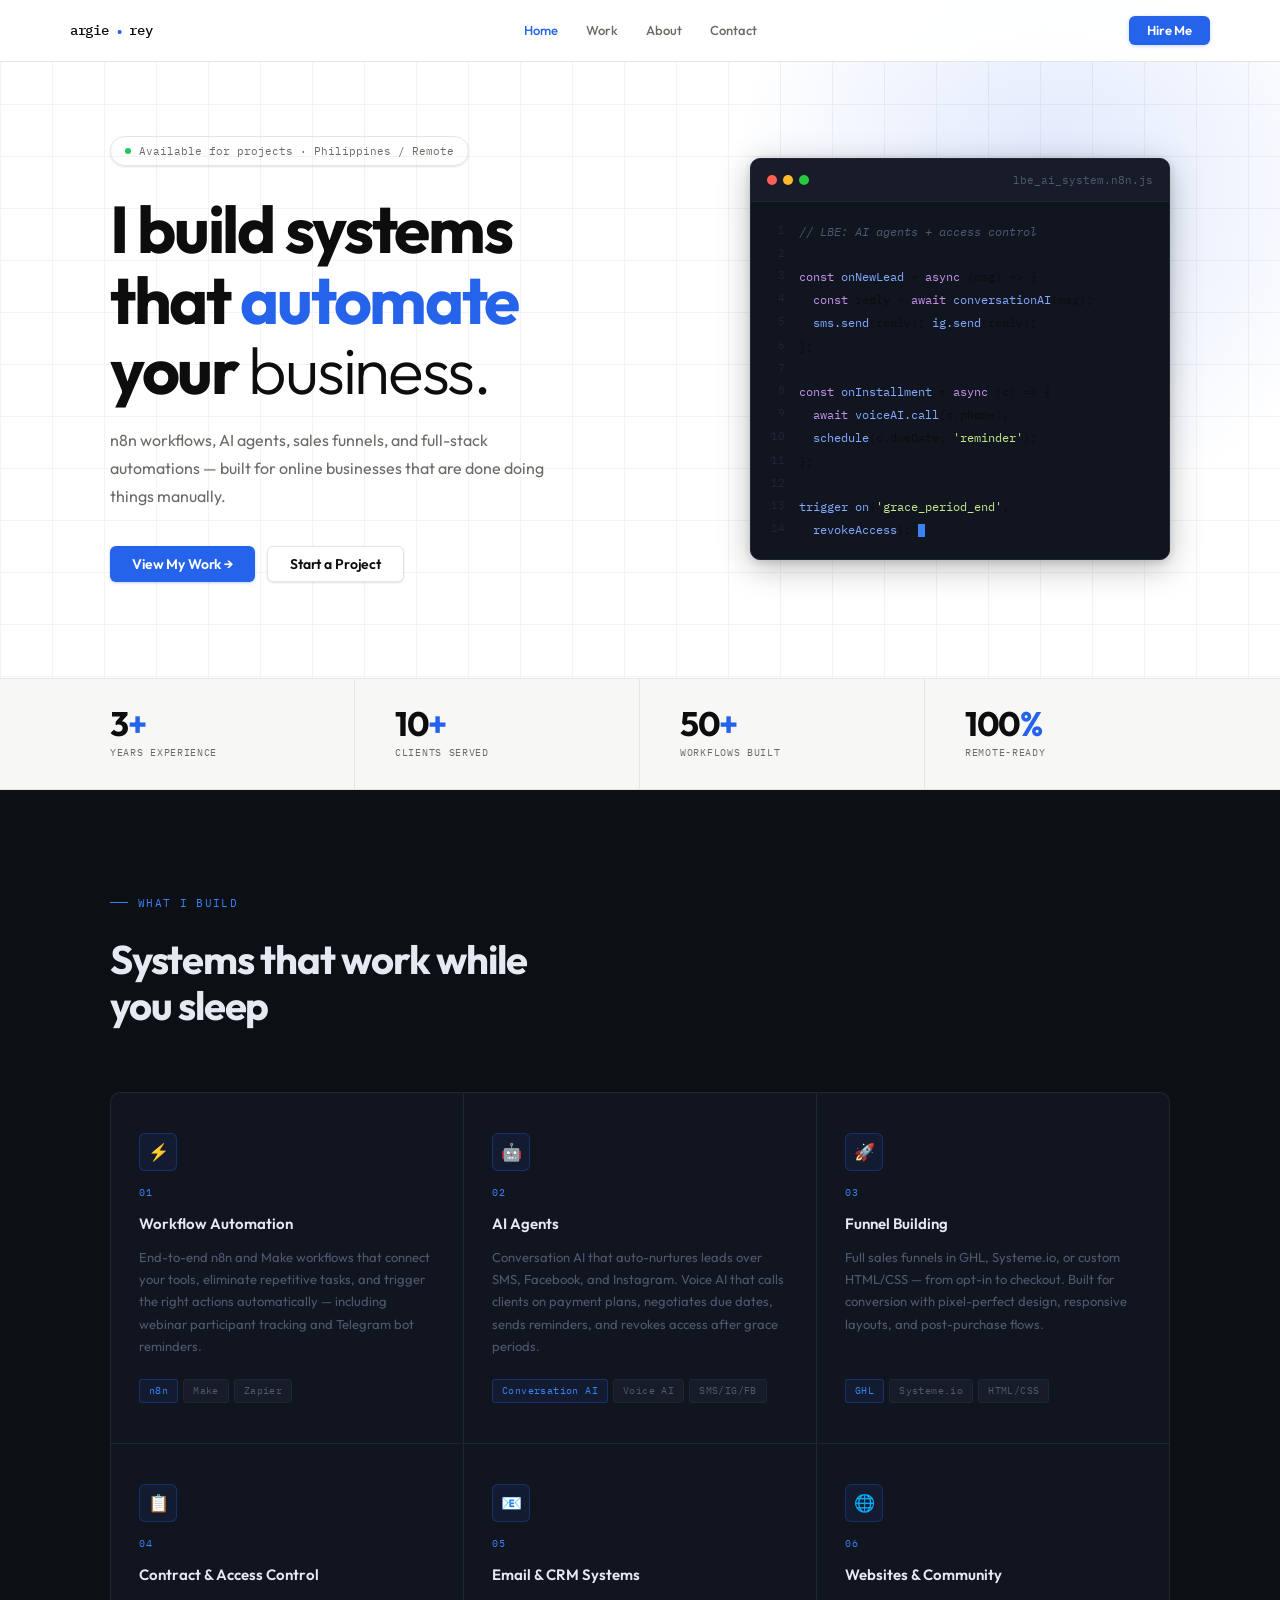
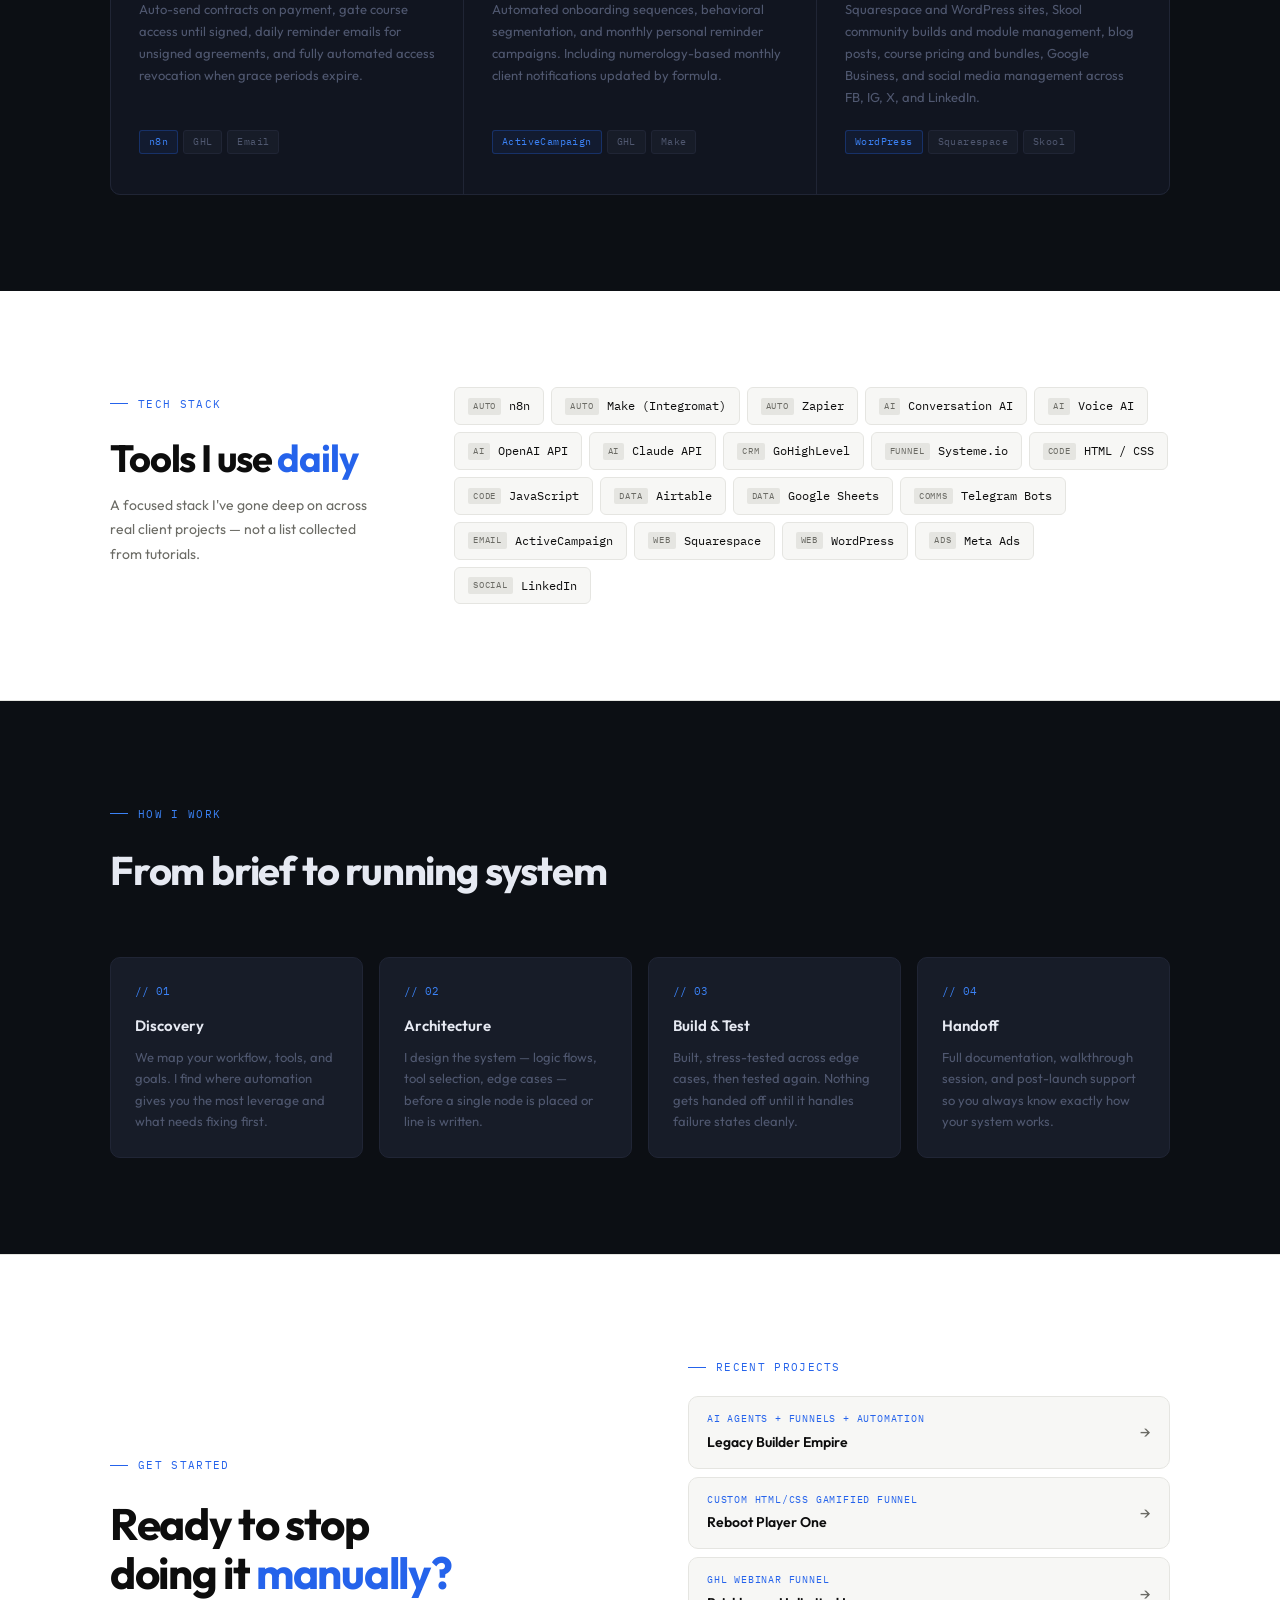
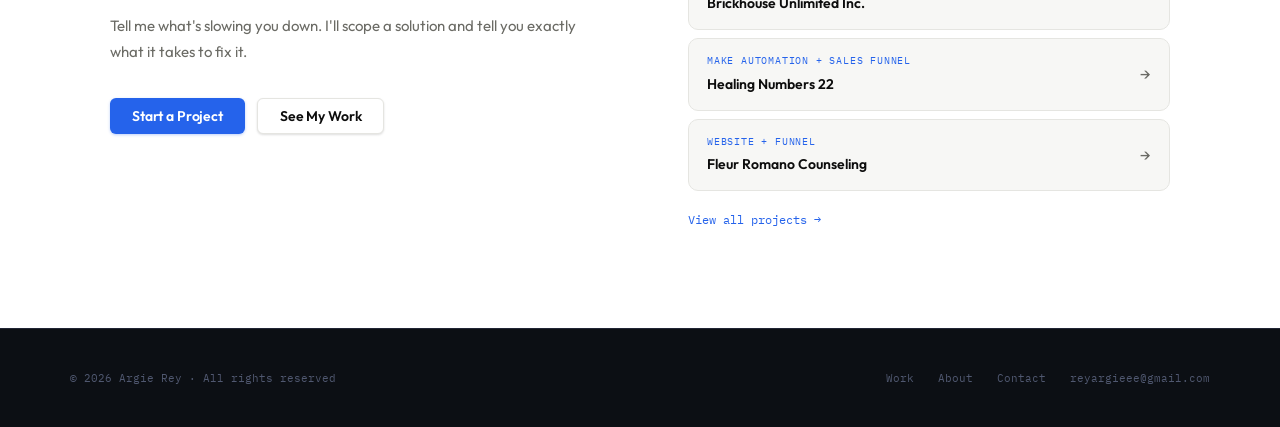
==== index.html @ 732ae155 "Add files via upload" ====
<!DOCTYPE html>
<html lang="en">
<head>
  <meta charset="UTF-8"/>
  <meta name="viewport" content="width=device-width, initial-scale=1.0"/>
  <title>Argie Rey — Automation & Systems Specialist</title>
  <link rel="stylesheet" href="css/style.css"/>
  <style>
    .hero-section {
      background: var(--white); padding: 136px 0 96px;
      position: relative; overflow: hidden;
    }
    .hero-section::before {
      content: ''; position: absolute; inset: 0;
      background-image: linear-gradient(var(--light-rule) 1px, transparent 1px), linear-gradient(90deg, var(--light-rule) 1px, transparent 1px);
      background-size: 52px 52px; opacity: 0.45;
    }
    .hero-section::after {
      content: ''; position: absolute;
      width: 700px; height: 700px; border-radius: 50%;
      background: radial-gradient(circle, var(--blue-glow) 0%, transparent 65%);
      top: -160px; right: -120px; pointer-events: none;
    }
    .hero-inner {
      position: relative; z-index: 1;
      display: grid; grid-template-columns: 1fr 420px; gap: 56px; align-items: center;
    }
    .hero-kicker {
      display: inline-flex; align-items: center; gap: 8px;
      font-family: var(--f-mono); font-size: 11px; color: var(--light-muted);
      border: 1px solid var(--light-rule); border-radius: 99px; padding: 5px 14px;
      margin-bottom: 28px; box-shadow: var(--shadow-sm);
    }
    h1.hero-h1 {
      font-family: var(--f-sans); font-size: clamp(38px, 5.2vw, 66px);
      font-weight: 700; line-height: 1.07; letter-spacing: -0.035em;
      color: var(--light-text); margin-bottom: 20px;
    }
    h1.hero-h1 .blue { color: var(--blue); }
    h1.hero-h1 .thin { font-weight: 300; }
    .hero-desc { font-size: 16px; color: var(--light-muted); line-height: 1.75; max-width: 460px; margin-bottom: 36px; }
    .hero-actions { display: flex; gap: 12px; flex-wrap: wrap; }
    .code-card {
      background: var(--dark-mid); border: 1px solid var(--dark-rule);
      border-radius: var(--radius-lg); overflow: hidden;
      box-shadow: 0 8px 32px rgba(0,0,0,0.25), 0 2px 8px rgba(0,0,0,0.15);
    }
    .cc-bar {
      padding: 12px 16px; background: var(--dark-surface);
      border-bottom: 1px solid var(--dark-rule);
      display: flex; align-items: center; gap: 10px;
    }
    .cc-dots { display: flex; gap: 6px; }
    .cc-dot { width: 10px; height: 10px; border-radius: 50%; }
    .cc-dot.r{background:#ff5f57;} .cc-dot.y{background:#febc2e;} .cc-dot.g{background:#28c840;}
    .cc-filename { font-family: var(--f-mono); font-size: 11px; color: var(--dark-muted); margin-left: auto; }
    .cc-body { padding: 18px 20px; font-family: var(--f-mono); font-size: 12px; line-height: 1.95; }
    .ln { display: flex; gap: 14px; }
    .lnum { color: var(--dark-rule); width: 14px; text-align: right; flex-shrink: 0; user-select: none; font-size: 11px; }
    .kw{color:#c792ea;} .fn{color:#82aaff;} .str{color:#c3e88d;} .cm{color:var(--dark-muted);font-style:italic;} .num{color:#f78c6c;}
    .cursor { display: inline-block; width: 7px; height: 13px; background: var(--blue-lt); vertical-align: text-bottom;ation: blink-cur 1s step-end infinite; }
    @keyframes blink-cur { 0%,100%{opacity:1} 50%{opacity:0} }

    .stats-bar { background: var(--off-white); border-top: 1px solid var(--light-rule); border-bottom: 1px solid var(--light-rule); }
    .stats-inner { max-width: var(--max); margin: 0 auto; display: grid; grid-template-columns: repeat(4, 1fr); }
    .stat { padding: 28px var(--s4); border-right: 1px solid var(--light-rule); }
    .stat:last-child { border-right: none; }
    .stat-num { font-family: var(--f-sans); font-size: 34px; font-weight: 700; color: var(--light-text); letter-spacing: -0.04em; line-height: 1; margin-bottom: 4px; }
    .stat-num span { color: var(--blue); }
    .stat-label { font-family: var(--f-mono); font-size: 10px; color: var(--light-muted); letter-spacing: 0.07em; text-transform: uppercase; }

    .services-section { background: var(--dark); padding: var(--s6) 0; }
    .services-grid { display: grid; grid-template-columns: repeat(3, 1fr); gap: 1px; background: var(--dark-rule); border: 1px solid var(--dark-rule); border-radius: var(--radius-lg); overflow: hidden; margin-top: var(--s5); }
    .svc { background: var(--dark-mid); padding: var(--s4) 28px; display: flex; flex-direction: column; gap: 10px; transition: background 0.2s; position: relative; }
    .svc::before { content: ''; position: absolute; top: 0; left: 0; right: 0; height: 2px; background: var(--blue); transform: scaleX(0); transition: transform 0.25s; transform-origin: left; }
    .svc:hover { background: var(--dark-surface); }
    .svc:hover::before { transform: scaleX(1); }
    .svc-icon { width: 38px; height: 38px; border-radius: var(--radius); background: var(--blue-tint); border: 1px solid var(--blue-border); display: flex; align-items: center; justify-content: center; font-size: 17px; margin-bottom: 4px; }
    .svc-num { font-family: var(--f-mono); font-size: 10px; color: var(--blue-lt); letter-spacing: 0.1em; }
    .svc-title { font-size: 15px; font-weight: 600; color: var(--dark-text); }
    .svc-desc { font-size: 13px; color: var(--dark-muted); line-height: 1.7; flex: 1; }
    .svc-tags { display: flex; flex-wrap: wrap; gap: 5px; margin-top: auto; padding-top: 12px; }

    .tools-section { background: var(--white); padding: var(--s6) 0; border-bottom: 1px solid var(--light-rule); }
    .tools-layout { display: grid; grid-template-columns: 280px 1fr; gap: var(--s5); align-items: start; }
    .tools-h2 { font-size: clamp(26px, 3vw, 38px); font-weight: 700; letter-spacing: -0.03em; line-height: 1.15; color: var(--light-text); }
    .tools-h2 .blue { color: var(--blue); }
    .tools-desc { font-size: 14px; color: var(--light-muted); line-height: 1.75; margin-top: 12px; }
    .tools-grid { display: flex; flex-wrap: wrap; gap: 7px; }
    .tool-chip { display: flex; align-items: center; gap: 8px; font-family: var(--f-mono); font-size: 12px; color: var(--light-text); background: var(--off-white); border: 1px solid var(--light-rule); border-radius: var(--radius); padding: 8px 13px; transition: border-color 0.15s, color 0.15s, box-shadow 0.15s; }
    .tool-chip:hover { border-color: var(--blue); color: var(--blue); box-shadow: var(--shadow-blue); }
    .tool-cat { font-size: 9px; letter-spacing: 0.09em; text-transform: uppercase; color: var(--light-muted); padding: 1px 5px; background: var(--light-rule); border-radius: 2px; }

    .process-section { background: var(--dark); padding: var(--s6) 0; }
    .process-grid { display: grid; grid-template-columns: repeat(4, 1fr); gap: 16px; margin-top: var(--s5); }
    .ps { background: var(--dark-surface); border: 1px solid var(--dark-rule); border-radius: var(--radius-lg); padding: 24px; transition: border-color 0.2s; }
    .ps:hover { border-color: var(--blue); }
    .ps-num { font-family: var(--f-mono); font-size: 11px; color: var(--blue-lt); margin-bottom: 14px; display: block; }
    .ps-title { font-size: 15px; font-weight: 600; color: var(--dark-text); margin-bottom: 8px; }
    .ps-desc { font-size: 13px; color: var(--dark-muted); line-height: 1.65; }

    .cta-section { background: var(--white); padding: var(--s6) 0; border-top: 1px solid var(--light-rule); }
    .cta-grid { display: grid; grid-template-columns: 1fr 1fr; gap: var(--s6); align-items: center; }
    .cta-h2 { font-size: clamp(26px, 3.5vw, 44px); font-weight: 700; letter-spacing: -0.03em; line-height: 1.12; margin-bottom: 16px; }
    .cta-h2 .blue { color: var(--blue); }
    .cta-p { font-size: 15px; color: var(--light-muted); line-height: 1.75; margin-bottom: 32px; }
    .recent-list { display: flex; flex-direction: column; gap: 8px; }
    .recent-item { display: flex; align-items: center; justify-content: space-between; padding: 14px 18px; background: var(--off-white); border: 1px solid var(--light-rule); border-radius: var(--radius-lg); gap: 16px; transition: border-color 0.15s, box-shadow 0.15s; cursor: pointer; text-decoration: none; color: inherit; }
    .recent-item:hover { border-color: var(--blue); box-shadow: var(--shadow-blue); }
    .ri-left { display: flex; flex-direction: column; gap: 3px; }
    .ri-type { font-family: var(--f-mono); font-size: 10px; color: var(--blue); letter-spacing: 0.08em; text-transform: uppercase; }
    .ri-title { font-size: 14px; font-weight: 600; color: var(--light-text); }
    .ri-arrow { color: var(--light-muted); font-size: 16px; transition: color 0.15s, transform 0.15s; flex-shrink: 0; }
    .recent-item:hover .ri-arrow { color: var(--blue); transform: translateX(3px); }

    @media (max-width: 960px) {
      .hero-inner { grid-template-columns: 1fr; }
      .code-card { display: none; }
      .stats-inner { grid-template-columns: repeat(2,1fr); }
      .stat { border-bottom: 1px solid var(--light-rule); }
      .services-grid { grid-template-columns: 1fr; }
      .tools-layout { grid-template-columns: 1fr; }
      .process-grid { grid-template-columns: repeat(2,1fr); }
      .cta-grid { grid-template-columns: 1fr; }
    }
  </style>
</head>
<body>
<nav>
  <div class="nav-inner">
    <a href="index.html" class="nav-logo">argie<span class="dot">·</span>rey</a>
    <ul class="nav-links">
      <li><a href="index.html" class="active">Home</a></li>
      <li><a href="work/index.html">Work</a></li>
      <li><a href="about/index.html">About</a></li>
      <li><a href="contact/index.html">Contact</a></li>
    </ul>
    <a href="contact/index.html" class="btn btn-nav">Hire Me</a>
  </div>
</nav>
<main>
  <section class="hero-section">
    <div class="container">
      <div class="hero-inner">
        <div>
          <div class="hero-kicker reveal d1"><span class="status-dot"></span>Available for projects · Philippines / Remote</div>
          <h1 class="hero-h1 reveal d2">I build systems<br>that <span class="blue">automate</span><br>your <span class="thin">business.</span></h1>
          <p class="hero-desc reveal d3">n8n workflows, AI agents, sales funnels, and full-stack automations — built for online businesses that are done doing things manually.</p>
          <div class="hero-actions reveal d4">
            <a href="work/index.html" class="btn btn-primary">View My Work →</a>
            <a href="contact/index.html" class="btn btn-secondary">Start a Project</a>
          </div>
        </div>
        <div class="code-card reveal d3">
          <div class="cc-bar">
            <div class="cc-dots"><div class="cc-dot r"></div><div class="cc-dot y"></div><div class="cc-dot g"></div></div>
            <span class="cc-filename">lbe_ai_system.n8n.js</span>
          </div>
          <div class="cc-body">
            <div class="ln"><span class="lnum">1</span><span><span class="cm">// LBE: AI agents + access control</span></span></div>
            <div class="ln"><span class="lnum">2</span><span></span></div>
            <div class="ln"><span class="lnum">3</span><span><span class="kw">const</span> <span class="fn">onNewLead</span> = <span class="kw">async</span> (msg) => {</span></div>
            <div class="ln"><span class="lnum">4</span><span>&nbsp;&nbsp;<span class="kw">const</span> reply = <span class="kw">await</span> <span class="fn">conversationAI</span>(msg);</span></div>
            <div class="ln"><span class="lnum">5</span><span>&nbsp;&nbsp;<span class="fn">sms.send</span>(reply); <span class="fn">ig.send</span>(reply);</span></div>
            <div class="ln"><span class="lnum">6</span><span>};</span></div>
            <div class="ln"><span class="lnum">7</span><span></span></div>
            <div class="ln"><span class="lnum">8</span><span><span class="kw">const</span> <span class="fn">onInstallment</span> = <span class="kw">async</span> (c) => {</span></div>
            <div class="ln"><span class="lnum">9</span><span>&nbsp;&nbsp;<span class="kw">await</span> <span class="fn">voiceAI.call</span>(c.phone);</span></div>
            <div class="ln"><span class="lnum">10</span><span>&nbsp;&nbsp;<span class="fn">schedule</span>(c.dueDate, <span class="str">'reminder'</span>);</span></div>
            <div class="ln"><span class="lnum">11</span><span>};</span></div>
            <div class="ln"><span class="lnum">12</span><span></span></div>
            <div class="ln"><span class="lnum">13</span><span><span class="fn">trigger</span>.<span class="fn">on</span>(<span class="str">'grace_period_end'</span>,</span></div>
            <div class="ln"><span class="lnum">14</span><span>&nbsp;&nbsp;<span class="fn">revokeAccess</span>); <span class="cursor"></span></span></div>
          </div>
        </div>
      </div>
    </div>
  </section>

  <div class="stats-bar">
    <div class="stats-inner">
      <div class="stat"><div class="stat-num">3<span>+</span></div><div class="stat-label">Years experience</div></div>
      <div class="stat"><div class="stat-num">10<span>+</span></div><div class="stat-label">Clients served</div></div>
      <div class="stat"><div class="stat-num">50<span>+</span></div><div class="stat-label">Workflows built</div></div>
      <div class="stat"><div class="stat-num">100<span>%</span></div><div class="stat-label">Remote-ready</div></div>
    </div>
  </div>

  <section class="services-section dark-section">
    <div class="container">
      <div class="eyebrow">What I Build</div>
      <h2 style="font-size:clamp(24px,3.2vw,40px);font-weight:700;letter-spacing:-0.03em;color:var(--dark-text);max-width:420px;line-height:1.15;">Systems that work while you sleep</h2>
      <div class="services-grid">
        <div class="svc"><div class="svc-icon">⚡</div><span class="svc-num">01</span><div class="svc-title">Workflow Automation</div><p class="svc-desc">End-to-end n8n and Make workflows that connect your tools, eliminate repetitive tasks, and trigger the right actions automatically — including webinar participant tracking and Telegram bot reminders.</p><div class="svc-tags"><span class="tag tag-blue">n8n</span><span class="tag">Make</span><span class="tag">Zapier</span></div></div>
        <div class="svc"><div class="svc-icon">🤖</div><span class="svc-num">02</span><div class="svc-title">AI Agents</div><p class="svc-desc">Conversation AI that auto-nurtures leads over SMS, Facebook, and Instagram. Voice AI that calls clients on payment plans, negotiates due dates, sends reminders, and revokes access after grace periods.</p><div class="svc-tags"><span class="tag tag-blue">Conversation AI</span><span class="tag">Voice AI</span><span class="tag">SMS/IG/FB</span></div></div>
        <div class="svc"><div class="svc-icon">🚀</div><span class="svc-num">03</span><div class="svc-title">Funnel Building</div><p class="svc-desc">Full sales funnels in GHL, Systeme.io, or custom HTML/CSS — from opt-in to checkout. Built for conversion with pixel-perfect design, responsive layouts, and post-purchase flows.</p><div class="svc-tags"><span class="tag tag-blue">GHL</span><span class="tag">Systeme.io</span><span class="tag">HTML/CSS</span></div></div>
        <div class="svc"><div class="svc-icon">📋</div><span class="svc-num">04</span><div class="svc-title">Contract & Access Control</div><p class="svc-desc">Auto-send contracts on payment, gate course access until signed, daily reminder emails for unsigned agreements, and fully automated access revocation when grace periods expire.</p><div class="svc-tags"><span class="tag tag-blue">n8n</span><span class="tag">GHL</span><span class="tag">Email</span></div></div>
        <div class="svc"><div class="svc-icon">📧</div><span class="svc-num">05</span><div class="svc-title">Email & CRM Systems</div><p class="svc-desc">Automated onboarding sequences, behavioral segmentation, and monthly personal reminder campaigns. Including numerology-based monthly client notifications updated by formula.</p><div class="svc-tags"><span class="tag tag-blue">ActiveCampaign</span><span class="tag">GHL</span><span class="tag">Make</span></div></div>
        <div class="svc"><div class="svc-icon">🌐</div><span class="svc-num">06</span><div class="svc-title">Websites & Community</div><p class="svc-desc">Squarespace and WordPress sites, Skool community builds and module management, blog posts, course pricing and bundles, Google Business, and social media management across FB, IG, X, and LinkedIn.</p><div class="svc-tags"><span class="tag tag-blue">WordPress</span><span class="tag">Squarespace</span><span class="tag">Skool</span></div></div>
      </div>
    </div>
  </section>

  <section class="tools-section">
    <div class="container">
      <div class="tools-layout">
        <div>
          <div class="eyebrow">Tech Stack</div>
          <h2 class="tools-h2">Tools I use <span class="blue">daily</span></h2>
          <p class="tools-desc">A focused stack I've gone deep on across real client projects — not a list collected from tutorials.</p>
        </div>
        <div class="tools-grid">
          <div class="tool-chip reveal"><span class="tool-cat">Auto</span>n8n</div>
          <div class="tool-chip reveal"><span class="tool-cat">Auto</span>Make (Integromat)</div>
          <div class="tool-chip reveal"><span class="tool-cat">Auto</span>Zapier</div>
          <div class="tool-chip reveal"><span class="tool-cat">AI</span>Conversation AI</div>
          <div class="tool-chip reveal"><span class="tool-cat">AI</span>Voice AI</div>
          <div class="tool-chip reveal"><span class="tool-cat">AI</span>OpenAI API</div>
          <div class="tool-chip reveal"><span class="tool-cat">AI</span>Claude API</div>
          <div class="tool-chip reveal"><span class="tool-cat">CRM</span>GoHighLevel</div>
          <div class="tool-chip reveal"><span class="tool-cat">Funnel</span>Systeme.io</div>
          <div class="tool-chip reveal"><span class="tool-cat">Code</span>HTML / CSS</div>
          <div class="tool-chip reveal"><span class="tool-cat">Code</span>JavaScript</div>
          <div class="tool-chip reveal"><span class="tool-cat">Data</span>Airtable</div>
          <div class="tool-chip reveal"><span class="tool-cat">Data</span>Google Sheets</div>
          <div class="tool-chip reveal"><span class="tool-cat">Comms</span>Telegram Bots</div>
          <div class="tool-chip reveal"><span class="tool-cat">Email</span>ActiveCampaign</div>
          <div class="tool-chip reveal"><span class="tool-cat">Web</span>Squarespace</div>
          <div class="tool-chip reveal"><span class="tool-cat">Web</span>WordPress</div>
          <div class="tool-chip reveal"><span class="tool-cat">Ads</span>Meta Ads</div>
          <div class="tool-chip reveal"><span class="tool-cat">Social</span>LinkedIn</div>
        </div>
      </div>
    </div>
  </section>

  <section class="process-section dark-section">
    <div class="container">
      <div class="eyebrow">How I Work</div>
      <h2 style="font-size:clamp(24px,3.2vw,40px);font-weight:700;letter-spacing:-0.03em;color:var(--dark-text);line-height:1.15;">From brief to running system</h2>
      <div class="process-grid">
        <div class="ps"><span class="ps-num">// 01</span><div class="ps-title">Discovery</div><p class="ps-desc">We map your workflow, tools, and goals. I find where automation gives you the most leverage and what needs fixing first.</p></div>
        <div class="ps"><span class="ps-num">// 02</span><div class="ps-title">Architecture</div><p class="ps-desc">I design the system — logic flows, tool selection, edge cases — before a single node is placed or line is written.</p></div>
        <div class="ps"><span class="ps-num">// 03</span><div class="ps-title">Build & Test</div><p class="ps-desc">Built, stress-tested across edge cases, then tested again. Nothing gets handed off until it handles failure states cleanly.</p></div>
        <div class="ps"><span class="ps-num">// 04</span><div class="ps-title">Handoff</div><p class="ps-desc">Full documentation, walkthrough session, and post-launch support so you always know exactly how your system works.</p></div>
      </div>
    </div>
  </section>

  <section class="cta-section">
    <div class="container">
      <div class="cta-grid">
        <div>
          <div class="eyebrow">Get Started</div>
          <h2 class="cta-h2">Ready to stop<br>doing it <span class="blue">manually?</span></h2>
          <p class="cta-p">Tell me what's slowing you down. I'll scope a solution and tell you exactly what it takes to fix it.</p>
          <div style="display:flex;gap:12px;flex-wrap:wrap;">
            <a href="contact/index.html" class="btn btn-primary">Start a Project</a>
            <a href="work/index.html" class="btn btn-secondary">See My Work</a>
          </div>
        </div>
        <div>
          <div class="eyebrow" style="margin-bottom:20px;">Recent Projects</div>
          <div style="display:flex;flex-direction:column;gap:8px;">
            <a href="work/index.html#all-projects" class="recent-item reveal"><div class="ri-left"><span class="ri-type">AI Agents + Funnels + Automation</span><span class="ri-title">Legacy Builder Empire</span></div><span class="ri-arrow">→</span></a>
            <a href="work/index.html#all-projects" class="recent-item reveal"><div class="ri-left"><span class="ri-type">Custom HTML/CSS Gamified Funnel</span><span class="ri-title">Reboot Player One</span></div><span class="ri-arrow">→</span></a>
            <a href="work/index.html#all-projects" class="recent-item reveal"><div class="ri-left"><span class="ri-type">GHL Webinar Funnel</span><span class="ri-title">Brickhouse Unlimited Inc.</span></div><span class="ri-arrow">→</span></a>
            <a href="work/index.html#all-projects" class="recent-item reveal"><div class="ri-left"><span class="ri-type">Make Automation + Sales Funnel</span><span class="ri-title">Healing Numbers 22</span></div><span class="ri-arrow">→</span></a>
            <a href="work/index.html#all-projects" class="recent-item reveal"><div class="ri-left"><span class="ri-type">Website + Funnel</span><span class="ri-title">Fleur Romano Counseling</span></div><span class="ri-arrow">→</span></a>
          </div>
          <div style="margin-top:16px;"><a href="work/index.html" style="font-family:var(--f-mono);font-size:12px;color:var(--blue);">View all projects →</a></div>
        </div>
      </div>
    </div>
  </section>
</main>
<footer>
  <div class="footer-inner">
    <span class="foot-copy">&copy; 2026 Argie Rey · All rights reserved</span>
    <div class="foot-links">
      <a href="work/index.html">Work</a>
      <a href="about/index.html">About</a>
      <a href="contact/index.html">Contact</a>
      <a href="mailto:reyargieee@gmail.com">reyargieee@gmail.com</a>
    </div>
  </div>
</footer>
<script src="js/main.js"></script>
</body>
</html>
---- css/style.css ----
@import url('https://fonts.googleapis.com/css2?family=Outfit:wght@300;400;500;600;700&family=IBM+Plex+Mono:wght@300;400;500&display=swap');

/* ─── TOKENS ───────────────────────────────────────────── */
:root {
  --white:       #ffffff;
  --off-white:   #f7f7f5;
  --light-rule:  #e5e5e1;
  --light-text:  #0d0d0d;
  --light-muted: #6b6b65;
  --light-hover: #f0f0ee;

  --dark:        #0c0f14;
  --dark-mid:    #111520;
  --dark-surface:#171c28;
  --dark-rule:   #202535;
  --dark-text:   #e6e9f2;
  --dark-muted:  #505870;

  --blue:        #2563eb;
  --blue-lt:     #3b82f6;
  --blue-dk:     #1d4ed8;
  --blue-glow:   rgba(37,99,235,0.15);
  --blue-tint:   rgba(37,99,235,0.08);
  --blue-border: rgba(37,99,235,0.3);

  --green:       #22c55e;
  --green-tint:  rgba(34,197,94,0.1);
  --green-border:rgba(34,197,94,0.25);

  --f-sans: 'Outfit', sans-serif;
  --f-mono: 'IBM Plex Mono', monospace;

  --s1: 8px;  --s2: 16px; --s3: 24px;
  --s4: 40px; --s5: 64px; --s6: 96px;

  --radius: 6px;
  --radius-lg: 10px;
  --max: 1140px;

  --shadow-sm: 0 1px 3px rgba(0,0,0,0.08), 0 1px 2px rgba(0,0,0,0.06);
  --shadow-md: 0 4px 16px rgba(0,0,0,0.1), 0 2px 6px rgba(0,0,0,0.07);
  --shadow-blue: 0 0 0 3px rgba(37,99,235,0.2);
}

/* ─── RESET ─────────────────────────────────────────────── */
*, *::before, *::after { box-sizing: border-box; margin: 0; padding: 0; }
html { scroll-behavior: smooth; }
body {
  font-family: var(--f-sans);
  font-size: 15px; line-height: 1.65;
  color: var(--light-text);
  background: var(--white);
  overflow-x: hidden;
}
a { text-decoration: none; color: inherit; }
img { display: block; max-width: 100%; }

/* ─── NAV ────────────────────────────────────────────────── */
nav {
  position: fixed; top: 0; left: 0; right: 0; z-index: 100;
  height: 62px;
  display: flex; align-items: center;
  padding: 0 var(--s4);
  background: rgba(255,255,255,0.92);
  backdrop-filter: blur(16px);
  -webkit-backdrop-filter: blur(16px);
  border-bottom: 1px solid var(--light-rule);
  transition: background 0.25s, border-color 0.25s;
}
nav.dark-nav {
  background: rgba(12,15,20,0.94);
  border-bottom-color: var(--dark-rule);
}
.nav-inner {
  max-width: var(--max); margin: 0 auto; width: 100%;
  display: flex; align-items: center; justify-content: space-between;
}
.nav-logo {
  font-family: var(--f-mono); font-size: 14px; font-weight: 500;
  color: var(--light-text); letter-spacing: -0.02em;
  display: flex; align-items: center; gap: 4px;
  transition: color 0.2s;
}
nav.dark-nav .nav-logo { color: var(--dark-text); }
.nav-logo .dot { color: var(--blue); font-size: 22px; line-height: 0; }
.nav-links { display: flex; align-items: center; gap: 2px; list-style: none; }
.nav-links a {
  font-size: 13px; font-weight: 500;
  color: var(--light-muted);
  padding: 7px 13px; border-radius: var(--radius);
  transition: color 0.15s, background 0.15s;
}
nav.dark-nav .nav-links a { color: var(--dark-muted); }
.nav-links a:hover { color: var(--light-text); background: var(--light-hover); }
nav.dark-nav .nav-links a:hover { color: var(--dark-text); background: var(--dark-surface); }
.nav-links a.active { color: var(--blue); }
nav.dark-nav .nav-links a.active { color: var(--blue-lt); }

/* ─── BUTTONS ─────────────────────────────────────────────── */
.btn {
  display: inline-flex; align-items: center; gap: 8px;
  font-family: var(--f-sans); font-weight: 600; font-size: 14px;
  padding: 10px 22px; border-radius: var(--radius);
  border: none; cursor: pointer;
  transition: all 0.18s;
  white-space: nowrap; letter-spacing: -0.01em;
  line-height: 1;
}

/* Primary — filled blue */
.btn-primary {
  background: var(--blue); color: #fff;
  box-shadow: 0 1px 3px rgba(37,99,235,0.3), 0 0 0 0 rgba(37,99,235,0);
}
.btn-primary:hover {
  background: var(--blue-dk);
  box-shadow: 0 4px 14px rgba(37,99,235,0.35), 0 0 0 0 rgba(37,99,235,0);
  transform: translateY(-1px);
}
.btn-primary:active { transform: translateY(0); }

/* Secondary — outlined, light bg */
.btn-secondary {
  background: var(--white); color: var(--light-text);
  border: 1px solid var(--light-rule);
  box-shadow: var(--shadow-sm);
}
.btn-secondary:hover {
  border-color: var(--blue); color: var(--blue);
  box-shadow: var(--shadow-blue);
  transform: translateY(-1px);
}

/* Ghost — on dark surfaces */
.btn-ghost-dark {
  background: var(--dark-surface); color: var(--dark-text);
  border: 1px solid var(--dark-rule);
}
.btn-ghost-dark:hover {
  border-color: var(--blue-lt); color: var(--blue-lt);
  box-shadow: 0 0 0 3px rgba(59,130,246,0.15);
}

/* Nav CTA */
.btn-nav {
  font-size: 13px; font-weight: 600; padding: 8px 18px;
  background: var(--blue); color: #fff !important;
  border-radius: var(--radius);
  box-shadow: 0 1px 4px rgba(37,99,235,0.25);
  transition: background 0.15s, box-shadow 0.15s;
}
.btn-nav:hover { background: var(--blue-dk) !important; box-shadow: 0 4px 12px rgba(37,99,235,0.35); }

/* ─── LAYOUT ─────────────────────────────────────────────── */
.container { max-width: var(--max); margin: 0 auto; padding: 0 var(--s4); }

/* ─── SECTION LABEL ─────────────────────────────────────── */
.eyebrow {
  display: inline-flex; align-items: center; gap: 10px;
  font-family: var(--f-mono); font-size: 11px; font-weight: 400;
  letter-spacing: 0.12em; text-transform: uppercase; color: var(--blue);
  margin-bottom: var(--s3);
}
.eyebrow::before { content: ''; display: block; width: 18px; height: 1px; background: var(--blue); }
.dark-section .eyebrow { color: var(--blue-lt); }
.dark-section .eyebrow::before { background: var(--blue-lt); }

/* ─── TAGS ───────────────────────────────────────────────── */
.tag {
  display: inline-block; font-family: var(--f-mono);
  font-size: 10px; font-weight: 400; letter-spacing: 0.04em;
  padding: 3px 9px; border-radius: 3px;
  background: var(--dark-surface); color: var(--dark-muted);
  border: 1px solid var(--dark-rule);
}
.tag-blue {
  background: var(--blue-tint); color: var(--blue-lt);
  border-color: var(--blue-border);
}
.tag-light {
  background: var(--off-white); color: var(--light-muted);
  border: 1px solid var(--light-rule);
}

/* ─── BADGES ─────────────────────────────────────────────── */
.badge-status {
  display: inline-flex; align-items: center; gap: 7px;
  font-family: var(--f-mono); font-size: 11px;
  padding: 5px 13px; border-radius: 99px;
  background: var(--green-tint); color: #16a34a;
  border: 1px solid var(--green-border);
}
.status-dot {
  width: 6px; height: 6px; border-radius: 50%; background: var(--green);
  animation: blink 2.2s ease-in-out infinite;
}
@keyframes blink { 0%,100%{opacity:1} 50%{opacity:.25} }

/* ─── DARK SECTION ──────────────────────────────────────── */
.dark-section { background: var(--dark); color: var(--dark-text); }

/* ─── FOOTER ─────────────────────────────────────────────── */
footer {
  background: var(--dark); border-top: 1px solid var(--dark-rule);
  padding: var(--s4);
}
.footer-inner {
  max-width: var(--max); margin: 0 auto; width: 100%;
  display: flex; justify-content: space-between; align-items: center;
}
.foot-copy { font-family: var(--f-mono); font-size: 11px; color: var(--dark-muted); }
.foot-links { display: flex; gap: var(--s3); }
.foot-links a {
  font-family: var(--f-mono); font-size: 11px;
  color: var(--dark-muted); transition: color 0.15s;
}
.foot-links a:hover { color: var(--blue-lt); }

/* ─── ANIMATIONS ─────────────────────────────────────────── */

  to   { opacity: 1; transform: translateY(0); }
}
/* animations removed */

 
 
 

/* ─── SCROLLBAR ──────────────────────────────────────────── */
::-webkit-scrollbar { width: 4px; }
::-webkit-scrollbar-track { background: var(--dark); }
::-webkit-scrollbar-thumb { background: var(--blue); border-radius: 2px; }

/* ─── RESPONSIVE ─────────────────────────────────────────── */
@media (max-width: 768px) {
  nav { padding: 0 var(--s3); }
  .nav-links { display: none; }
  .container { padding: 0 var(--s3); }
  .footer-inner { flex-direction: column; gap: var(--s2); text-align: center; }
}

/* ── ANIMATIONS ── content always visible, animation is a bonus ── */
@keyframes fadeUp {
  from { opacity: 0.3; transform: translateY(16px); }
  to   { opacity: 1;   transform: translateY(0); }
}

.reveal {
  animation: fadeUp 0.55s ease both;
}
.reveal.d1 { animation-delay: 0.05s; }
.reveal.d2 { animation-delay: 0.12s; }
.reveal.d3 { animation-delay: 0.18s; }
.reveal.d4 { animation-delay: 0.24s; }
.reveal.d5 { animation-delay: 0.30s; }
.reveal.d6 { animation-delay: 0.36s; }
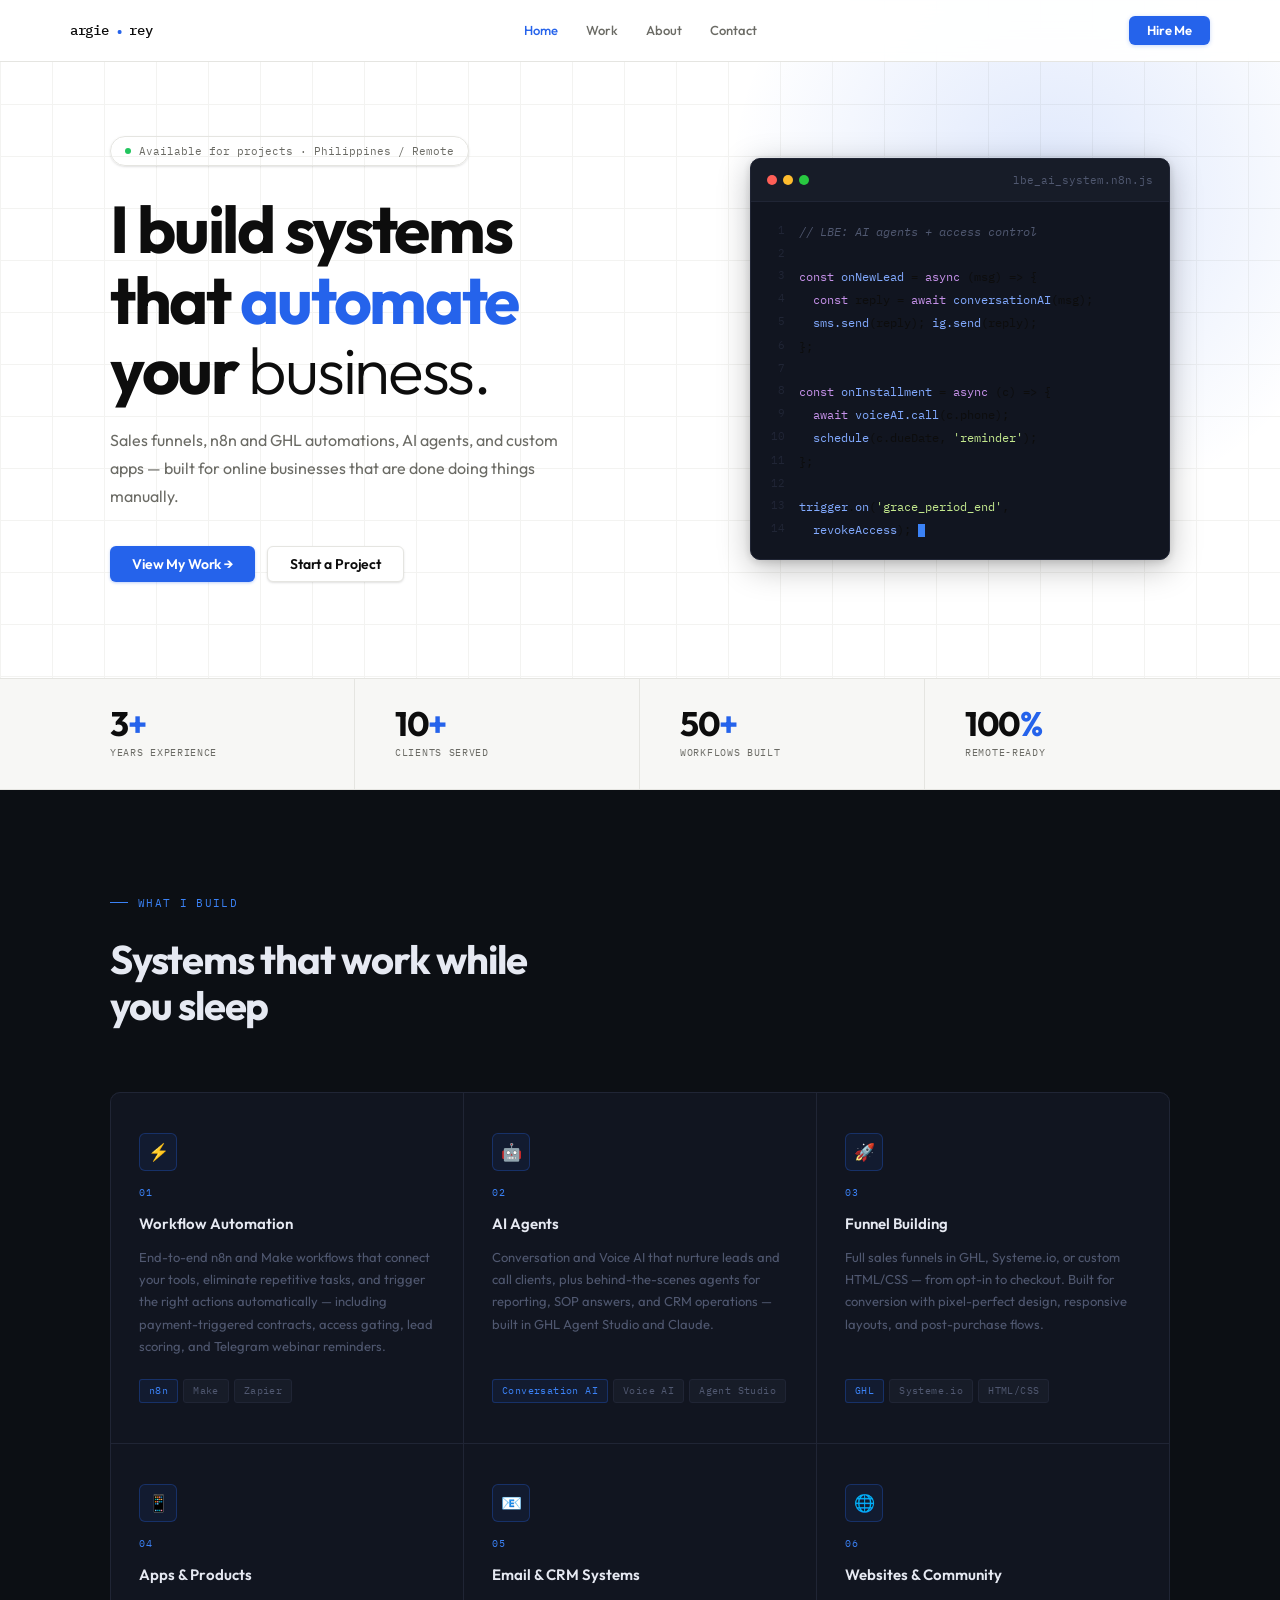
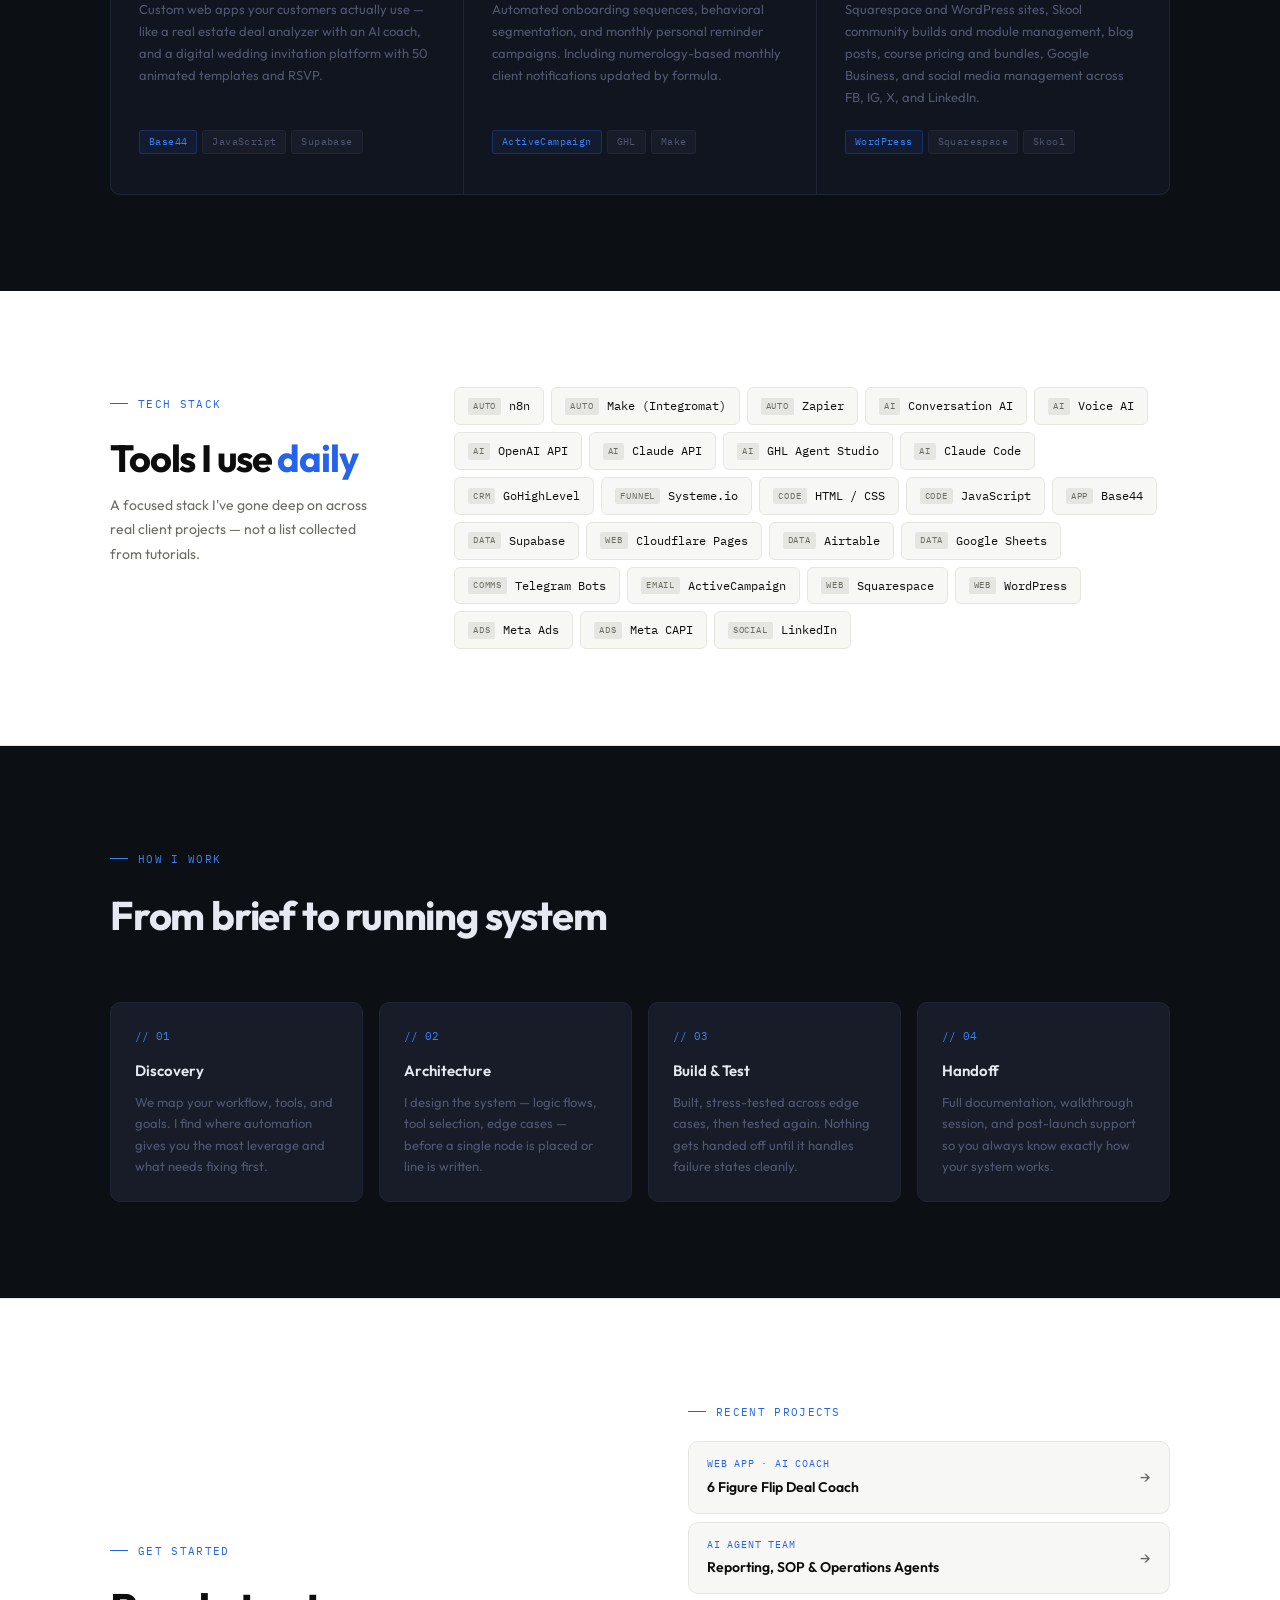
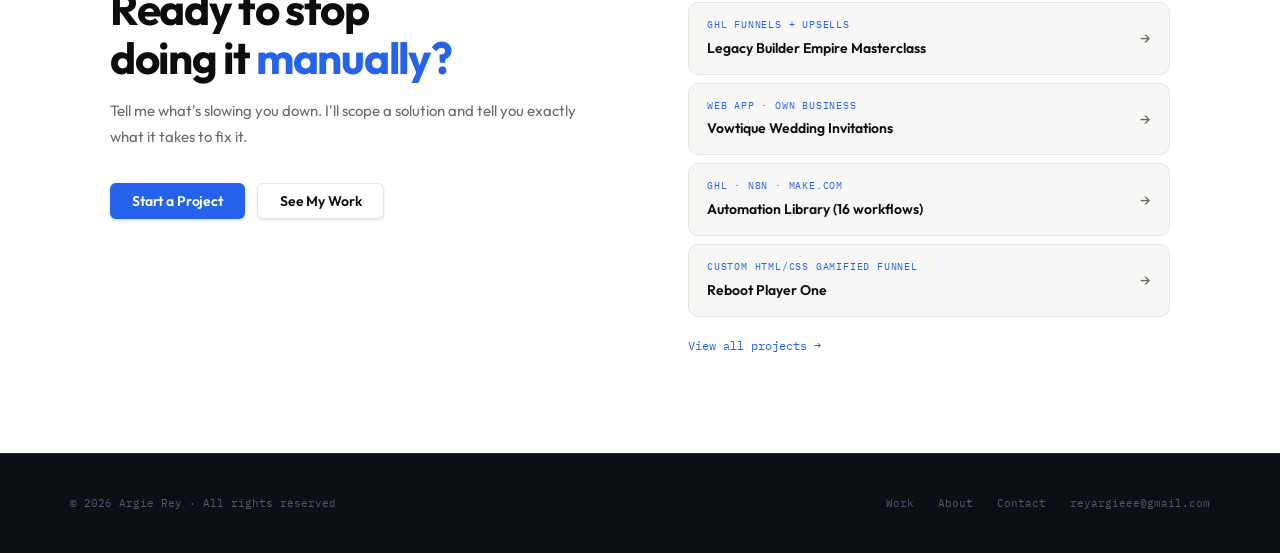
==== commit 83a38afb: "Add apps, AI agents, funnels and Automation Library to portfolio - Work page: project filters, 6 Fig" ====
--- a/index.html
+++ b/index.html
@@ -145,7 +145,7 @@
         <div>
           <div class="hero-kicker reveal d1"><span class="status-dot"></span>Available for projects · Philippines / Remote</div>
           <h1 class="hero-h1 reveal d2">I build systems<br>that <span class="blue">automate</span><br>your <span class="thin">business.</span></h1>
-          <p class="hero-desc reveal d3">n8n workflows, AI agents, sales funnels, and full-stack automations — built for online businesses that are done doing things manually.</p>
+          <p class="hero-desc reveal d3">Sales funnels, n8n and GHL automations, AI agents, and custom apps — built for online businesses that are done doing things manually.</p>
           <div class="hero-actions reveal d4">
             <a href="work/index.html" class="btn btn-primary">View My Work →</a>
             <a href="contact/index.html" class="btn btn-secondary">Start a Project</a>
@@ -191,10 +191,10 @@
       <div class="eyebrow">What I Build</div>
       <h2 style="font-size:clamp(24px,3.2vw,40px);font-weight:700;letter-spacing:-0.03em;color:var(--dark-text);max-width:420px;line-height:1.15;">Systems that work while you sleep</h2>
       <div class="services-grid">
-        <div class="svc"><div class="svc-icon">⚡</div><span class="svc-num">01</span><div class="svc-title">Workflow Automation</div><p class="svc-desc">End-to-end n8n and Make workflows that connect your tools, eliminate repetitive tasks, and trigger the right actions automatically — including webinar participant tracking and Telegram bot reminders.</p><div class="svc-tags"><span class="tag tag-blue">n8n</span><span class="tag">Make</span><span class="tag">Zapier</span></div></div>
-        <div class="svc"><div class="svc-icon">🤖</div><span class="svc-num">02</span><div class="svc-title">AI Agents</div><p class="svc-desc">Conversation AI that auto-nurtures leads over SMS, Facebook, and Instagram. Voice AI that calls clients on payment plans, negotiates due dates, sends reminders, and revokes access after grace periods.</p><div class="svc-tags"><span class="tag tag-blue">Conversation AI</span><span class="tag">Voice AI</span><span class="tag">SMS/IG/FB</span></div></div>
+        <div class="svc"><div class="svc-icon">⚡</div><span class="svc-num">01</span><div class="svc-title">Workflow Automation</div><p class="svc-desc">End-to-end n8n and Make workflows that connect your tools, eliminate repetitive tasks, and trigger the right actions automatically — including payment-triggered contracts, access gating, lead scoring, and Telegram webinar reminders.</p><div class="svc-tags"><span class="tag tag-blue">n8n</span><span class="tag">Make</span><span class="tag">Zapier</span></div></div>
+        <div class="svc"><div class="svc-icon">🤖</div><span class="svc-num">02</span><div class="svc-title">AI Agents</div><p class="svc-desc">Conversation and Voice AI that nurture leads and call clients, plus behind-the-scenes agents for reporting, SOP answers, and CRM operations — built in GHL Agent Studio and Claude.</p><div class="svc-tags"><span class="tag tag-blue">Conversation AI</span><span class="tag">Voice AI</span><span class="tag">Agent Studio</span></div></div>
         <div class="svc"><div class="svc-icon">🚀</div><span class="svc-num">03</span><div class="svc-title">Funnel Building</div><p class="svc-desc">Full sales funnels in GHL, Systeme.io, or custom HTML/CSS — from opt-in to checkout. Built for conversion with pixel-perfect design, responsive layouts, and post-purchase flows.</p><div class="svc-tags"><span class="tag tag-blue">GHL</span><span class="tag">Systeme.io</span><span class="tag">HTML/CSS</span></div></div>
-        <div class="svc"><div class="svc-icon">📋</div><span class="svc-num">04</span><div class="svc-title">Contract & Access Control</div><p class="svc-desc">Auto-send contracts on payment, gate course access until signed, daily reminder emails for unsigned agreements, and fully automated access revocation when grace periods expire.</p><div class="svc-tags"><span class="tag tag-blue">n8n</span><span class="tag">GHL</span><span class="tag">Email</span></div></div>
+        <div class="svc"><div class="svc-icon">📱</div><span class="svc-num">04</span><div class="svc-title">Apps & Products</div><p class="svc-desc">Custom web apps your customers actually use — like a real estate deal analyzer with an AI coach, and a digital wedding invitation platform with 50 animated templates and RSVP.</p><div class="svc-tags"><span class="tag tag-blue">Base44</span><span class="tag">JavaScript</span><span class="tag">Supabase</span></div></div>
         <div class="svc"><div class="svc-icon">📧</div><span class="svc-num">05</span><div class="svc-title">Email & CRM Systems</div><p class="svc-desc">Automated onboarding sequences, behavioral segmentation, and monthly personal reminder campaigns. Including numerology-based monthly client notifications updated by formula.</p><div class="svc-tags"><span class="tag tag-blue">ActiveCampaign</span><span class="tag">GHL</span><span class="tag">Make</span></div></div>
         <div class="svc"><div class="svc-icon">🌐</div><span class="svc-num">06</span><div class="svc-title">Websites & Community</div><p class="svc-desc">Squarespace and WordPress sites, Skool community builds and module management, blog posts, course pricing and bundles, Google Business, and social media management across FB, IG, X, and LinkedIn.</p><div class="svc-tags"><span class="tag tag-blue">WordPress</span><span class="tag">Squarespace</span><span class="tag">Skool</span></div></div>
       </div>
@@ -217,10 +217,15 @@
           <div class="tool-chip reveal"><span class="tool-cat">AI</span>Voice AI</div>
           <div class="tool-chip reveal"><span class="tool-cat">AI</span>OpenAI API</div>
           <div class="tool-chip reveal"><span class="tool-cat">AI</span>Claude API</div>
+          <div class="tool-chip reveal"><span class="tool-cat">AI</span>GHL Agent Studio</div>
+          <div class="tool-chip reveal"><span class="tool-cat">AI</span>Claude Code</div>
           <div class="tool-chip reveal"><span class="tool-cat">CRM</span>GoHighLevel</div>
           <div class="tool-chip reveal"><span class="tool-cat">Funnel</span>Systeme.io</div>
           <div class="tool-chip reveal"><span class="tool-cat">Code</span>HTML / CSS</div>
           <div class="tool-chip reveal"><span class="tool-cat">Code</span>JavaScript</div>
+          <div class="tool-chip reveal"><span class="tool-cat">App</span>Base44</div>
+          <div class="tool-chip reveal"><span class="tool-cat">Data</span>Supabase</div>
+          <div class="tool-chip reveal"><span class="tool-cat">Web</span>Cloudflare Pages</div>
           <div class="tool-chip reveal"><span class="tool-cat">Data</span>Airtable</div>
           <div class="tool-chip reveal"><span class="tool-cat">Data</span>Google Sheets</div>
           <div class="tool-chip reveal"><span class="tool-cat">Comms</span>Telegram Bots</div>
@@ -228,6 +233,7 @@
           <div class="tool-chip reveal"><span class="tool-cat">Web</span>Squarespace</div>
           <div class="tool-chip reveal"><span class="tool-cat">Web</span>WordPress</div>
           <div class="tool-chip reveal"><span class="tool-cat">Ads</span>Meta Ads</div>
+          <div class="tool-chip reveal"><span class="tool-cat">Ads</span>Meta CAPI</div>
           <div class="tool-chip reveal"><span class="tool-cat">Social</span>LinkedIn</div>
         </div>
       </div>
@@ -262,11 +268,12 @@
         <div>
           <div class="eyebrow" style="margin-bottom:20px;">Recent Projects</div>
           <div style="display:flex;flex-direction:column;gap:8px;">
-            <a href="work/index.html#all-projects" class="recent-item reveal"><div class="ri-left"><span class="ri-type">AI Agents + Funnels + Automation</span><span class="ri-title">Legacy Builder Empire</span></div><span class="ri-arrow">→</span></a>
-            <a href="work/index.html#all-projects" class="recent-item reveal"><div class="ri-left"><span class="ri-type">Custom HTML/CSS Gamified Funnel</span><span class="ri-title">Reboot Player One</span></div><span class="ri-arrow">→</span></a>
-            <a href="work/index.html#all-projects" class="recent-item reveal"><div class="ri-left"><span class="ri-type">GHL Webinar Funnel</span><span class="ri-title">Brickhouse Unlimited Inc.</span></div><span class="ri-arrow">→</span></a>
-            <a href="work/index.html#all-projects" class="recent-item reveal"><div class="ri-left"><span class="ri-type">Make Automation + Sales Funnel</span><span class="ri-title">Healing Numbers 22</span></div><span class="ri-arrow">→</span></a>
-            <a href="work/index.html#all-projects" class="recent-item reveal"><div class="ri-left"><span class="ri-type">Website + Funnel</span><span class="ri-title">Fleur Romano Counseling</span></div><span class="ri-arrow">→</span></a>
+            <a href="work/index.html#apps" class="recent-item reveal"><div class="ri-left"><span class="ri-type">Web App · AI Coach</span><span class="ri-title">6 Figure Flip Deal Coach</span></div><span class="ri-arrow">→</span></a>
+            <a href="work/index.html#agents" class="recent-item reveal"><div class="ri-left"><span class="ri-type">AI Agent Team</span><span class="ri-title">Reporting, SOP &amp; Operations Agents</span></div><span class="ri-arrow">→</span></a>
+            <a href="work/index.html#funnels" class="recent-item reveal"><div class="ri-left"><span class="ri-type">GHL Funnels + Upsells</span><span class="ri-title">Legacy Builder Empire Masterclass</span></div><span class="ri-arrow">→</span></a>
+            <a href="work/index.html#apps" class="recent-item reveal"><div class="ri-left"><span class="ri-type">Web App · Own Business</span><span class="ri-title">Vowtique Wedding Invitations</span></div><span class="ri-arrow">→</span></a>
+            <a href="work/index.html#automation-library" class="recent-item reveal"><div class="ri-left"><span class="ri-type">GHL · n8n · Make.com</span><span class="ri-title">Automation Library (16 workflows)</span></div><span class="ri-arrow">→</span></a>
+            <a href="work/index.html#funnels" class="recent-item reveal"><div class="ri-left"><span class="ri-type">Custom HTML/CSS Gamified Funnel</span><span class="ri-title">Reboot Player One</span></div><span class="ri-arrow">→</span></a>
           </div>
           <div style="margin-top:16px;"><a href="work/index.html" style="font-family:var(--f-mono);font-size:12px;color:var(--blue);">View all projects →</a></div>
         </div>
--- a/css/style.css
+++ b/css/style.css
@@ -231,12 +231,50 @@
 ::-webkit-scrollbar-track { background: var(--dark); }
 ::-webkit-scrollbar-thumb { background: var(--blue); border-radius: 2px; }
 
+/* ─── GLOBAL OVERFLOW PREVENTION ────────────────────────── */
+* { box-sizing: border-box; }
+html, body { overflow-x: hidden; max-width: 100vw; }
+
 /* ─── RESPONSIVE ─────────────────────────────────────────── */
 @media (max-width: 768px) {
   nav { padding: 0 var(--s3); }
   .nav-links { display: none; }
   .container { padding: 0 var(--s3); }
   .footer-inner { flex-direction: column; gap: var(--s2); text-align: center; }
+
+  /* Featured card — nuclear mobile fix */
+  .featured-section { padding-left: 0 !important; padding-right: 0 !important; }
+  .featured-section .container { padding: 0 16px !important; }
+  .featured-card {
+    display: block !important;
+    width: 100% !important;
+    max-width: 100% !important;
+    overflow: hidden !important;
+    box-sizing: border-box !important;
+  }
+  .fc-left {
+    display: flex !important;
+    flex-direction: column !important;
+    width: 100% !important;
+    max-width: 100% !important;
+    padding: 20px 16px !important;
+    border-right: none !important;
+    box-sizing: border-box !important;
+    overflow: hidden !important;
+  }
+  .fc-right { display: none !important; }
+  .feat-title { font-size: 20px !important; }
+  .feat-type { white-space: normal !important; word-break: break-word !important; }
+  .feat-desc {
+    font-size: 13px !important;
+    word-break: break-word !important;
+    overflow-wrap: break-word !important;
+    max-width: 100% !important;
+  }
+  .feat-tags { max-width: 100% !important; }
+  .feat-links { max-width: 100% !important; }
+  .feat-link { max-width: 100% !important; }
+  .feat-link .fl-label { max-width: 80% !important; }
 }
 
 /* ── ANIMATIONS ── content always visible, animation is a bonus ── */
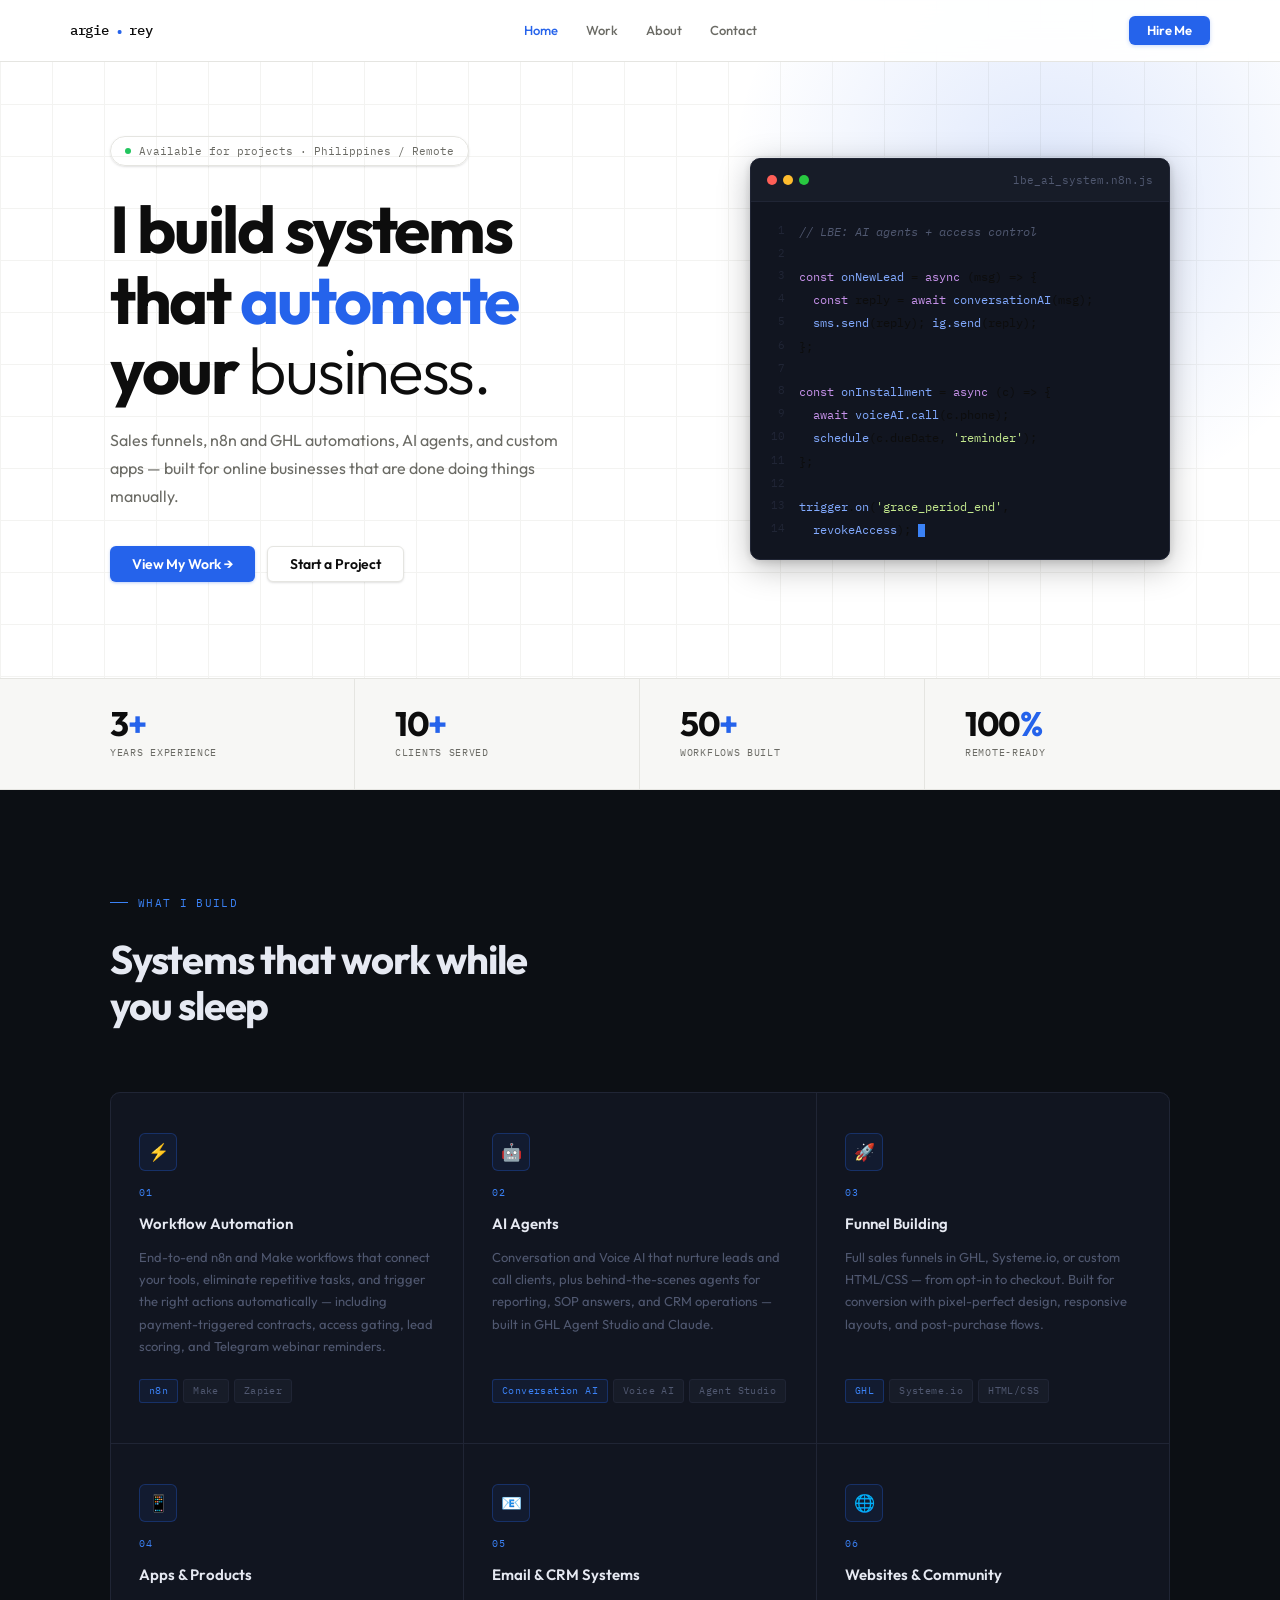
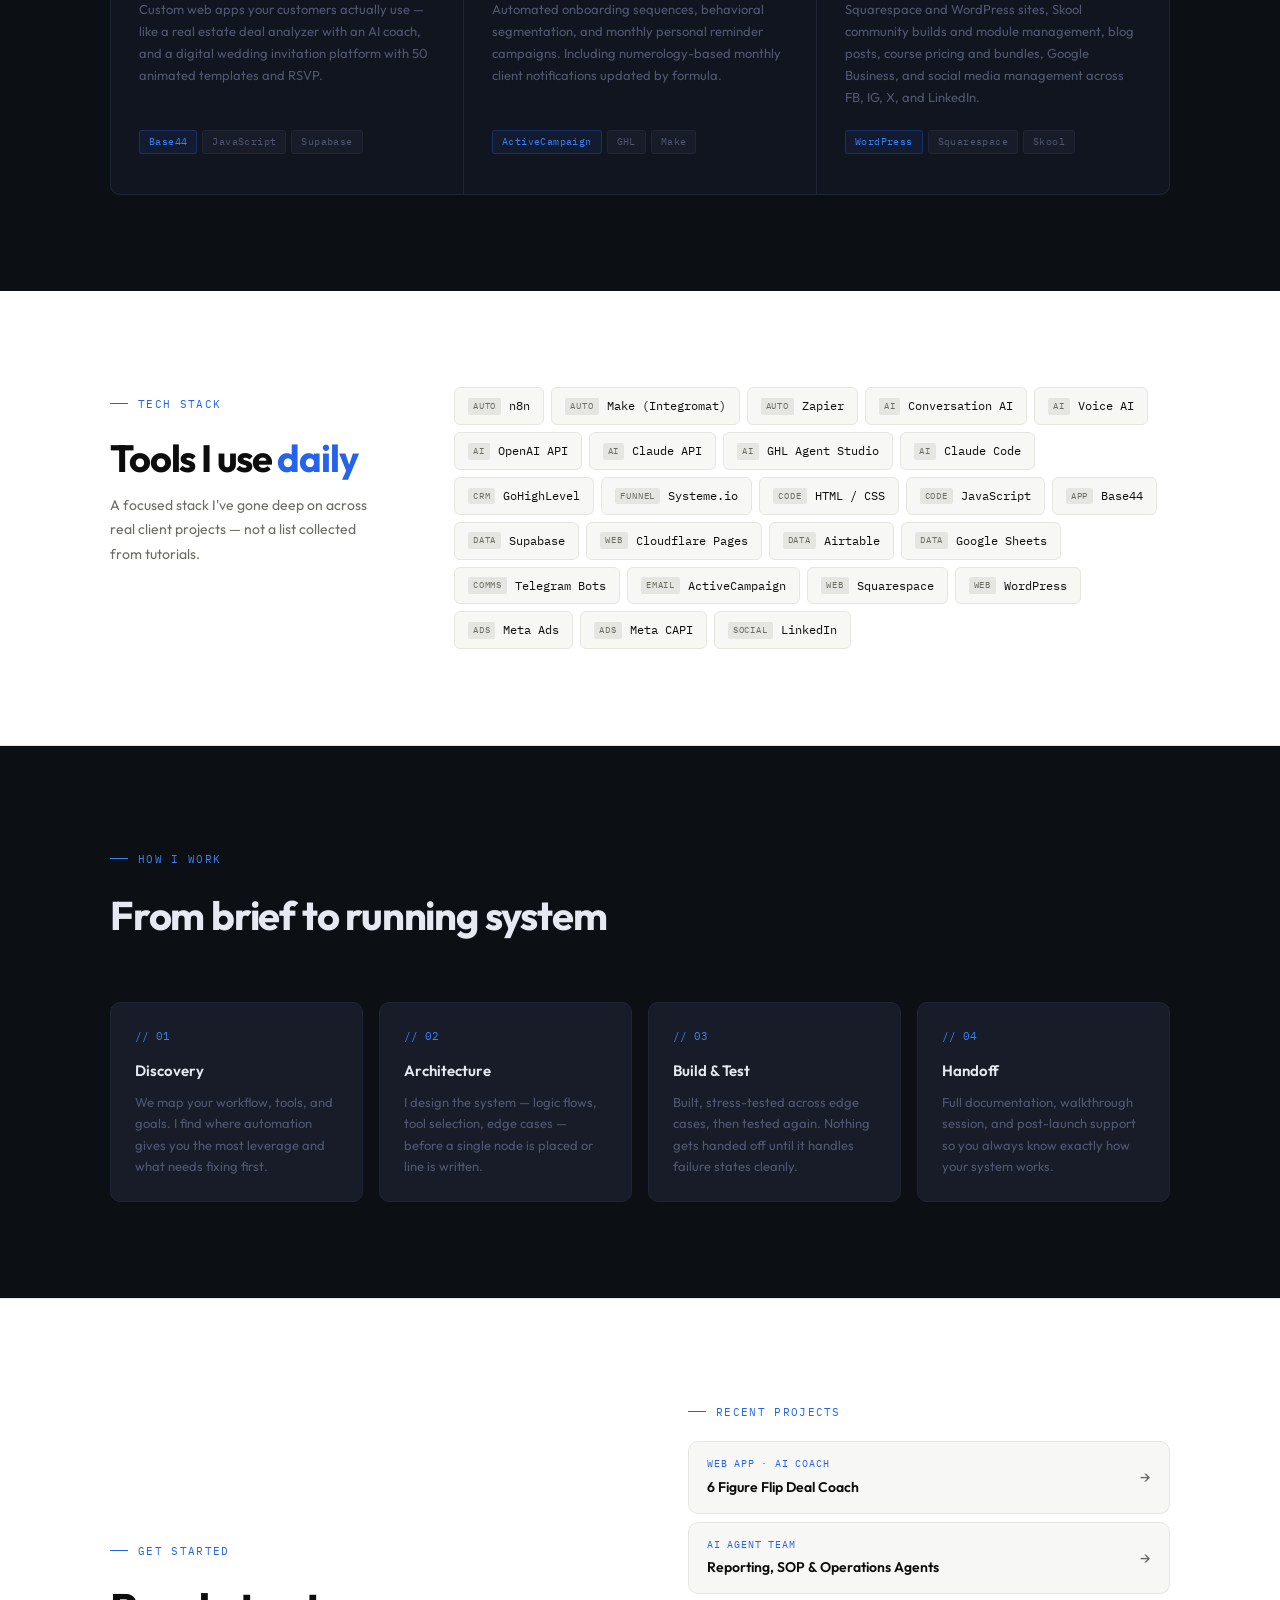
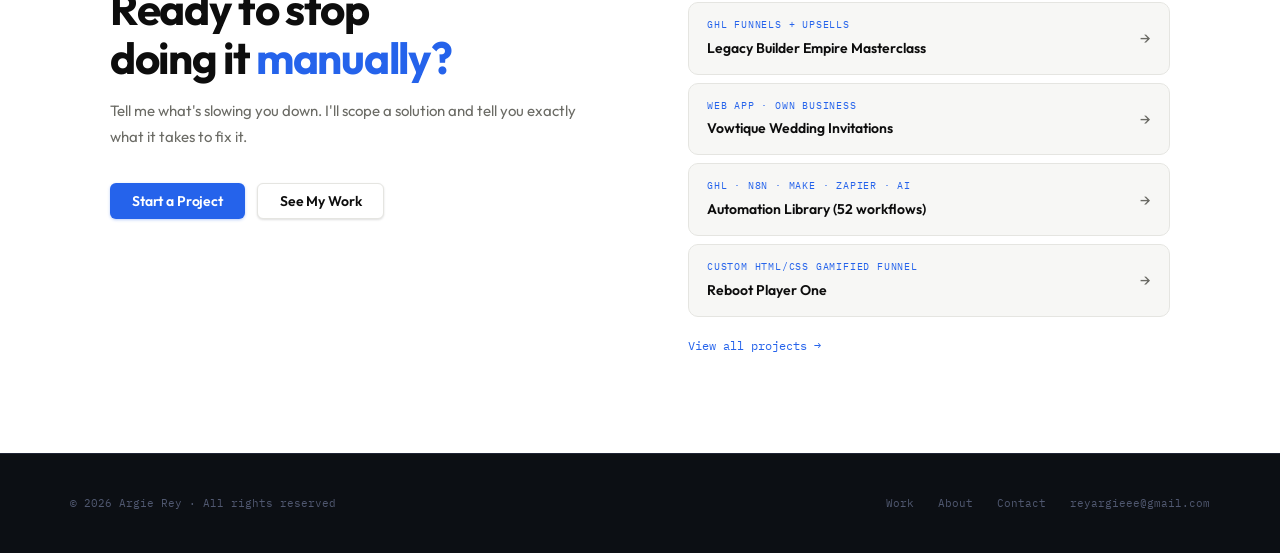
==== commit 4ea3d94c: "Expand Automation Library to 52 client workflows - Workflows for Legacy Builder Empire, BSG Connect " ====
--- a/index.html
+++ b/index.html
@@ -272,7 +272,7 @@
             <a href="work/index.html#agents" class="recent-item reveal"><div class="ri-left"><span class="ri-type">AI Agent Team</span><span class="ri-title">Reporting, SOP &amp; Operations Agents</span></div><span class="ri-arrow">→</span></a>
             <a href="work/index.html#funnels" class="recent-item reveal"><div class="ri-left"><span class="ri-type">GHL Funnels + Upsells</span><span class="ri-title">Legacy Builder Empire Masterclass</span></div><span class="ri-arrow">→</span></a>
             <a href="work/index.html#apps" class="recent-item reveal"><div class="ri-left"><span class="ri-type">Web App · Own Business</span><span class="ri-title">Vowtique Wedding Invitations</span></div><span class="ri-arrow">→</span></a>
-            <a href="work/index.html#automation-library" class="recent-item reveal"><div class="ri-left"><span class="ri-type">GHL · n8n · Make.com</span><span class="ri-title">Automation Library (16 workflows)</span></div><span class="ri-arrow">→</span></a>
+            <a href="work/index.html#automation-library" class="recent-item reveal"><div class="ri-left"><span class="ri-type">GHL · n8n · Make · Zapier · AI</span><span class="ri-title">Automation Library (52 workflows)</span></div><span class="ri-arrow">→</span></a>
             <a href="work/index.html#funnels" class="recent-item reveal"><div class="ri-left"><span class="ri-type">Custom HTML/CSS Gamified Funnel</span><span class="ri-title">Reboot Player One</span></div><span class="ri-arrow">→</span></a>
           </div>
           <div style="margin-top:16px;"><a href="work/index.html" style="font-family:var(--f-mono);font-size:12px;color:var(--blue);">View all projects →</a></div>
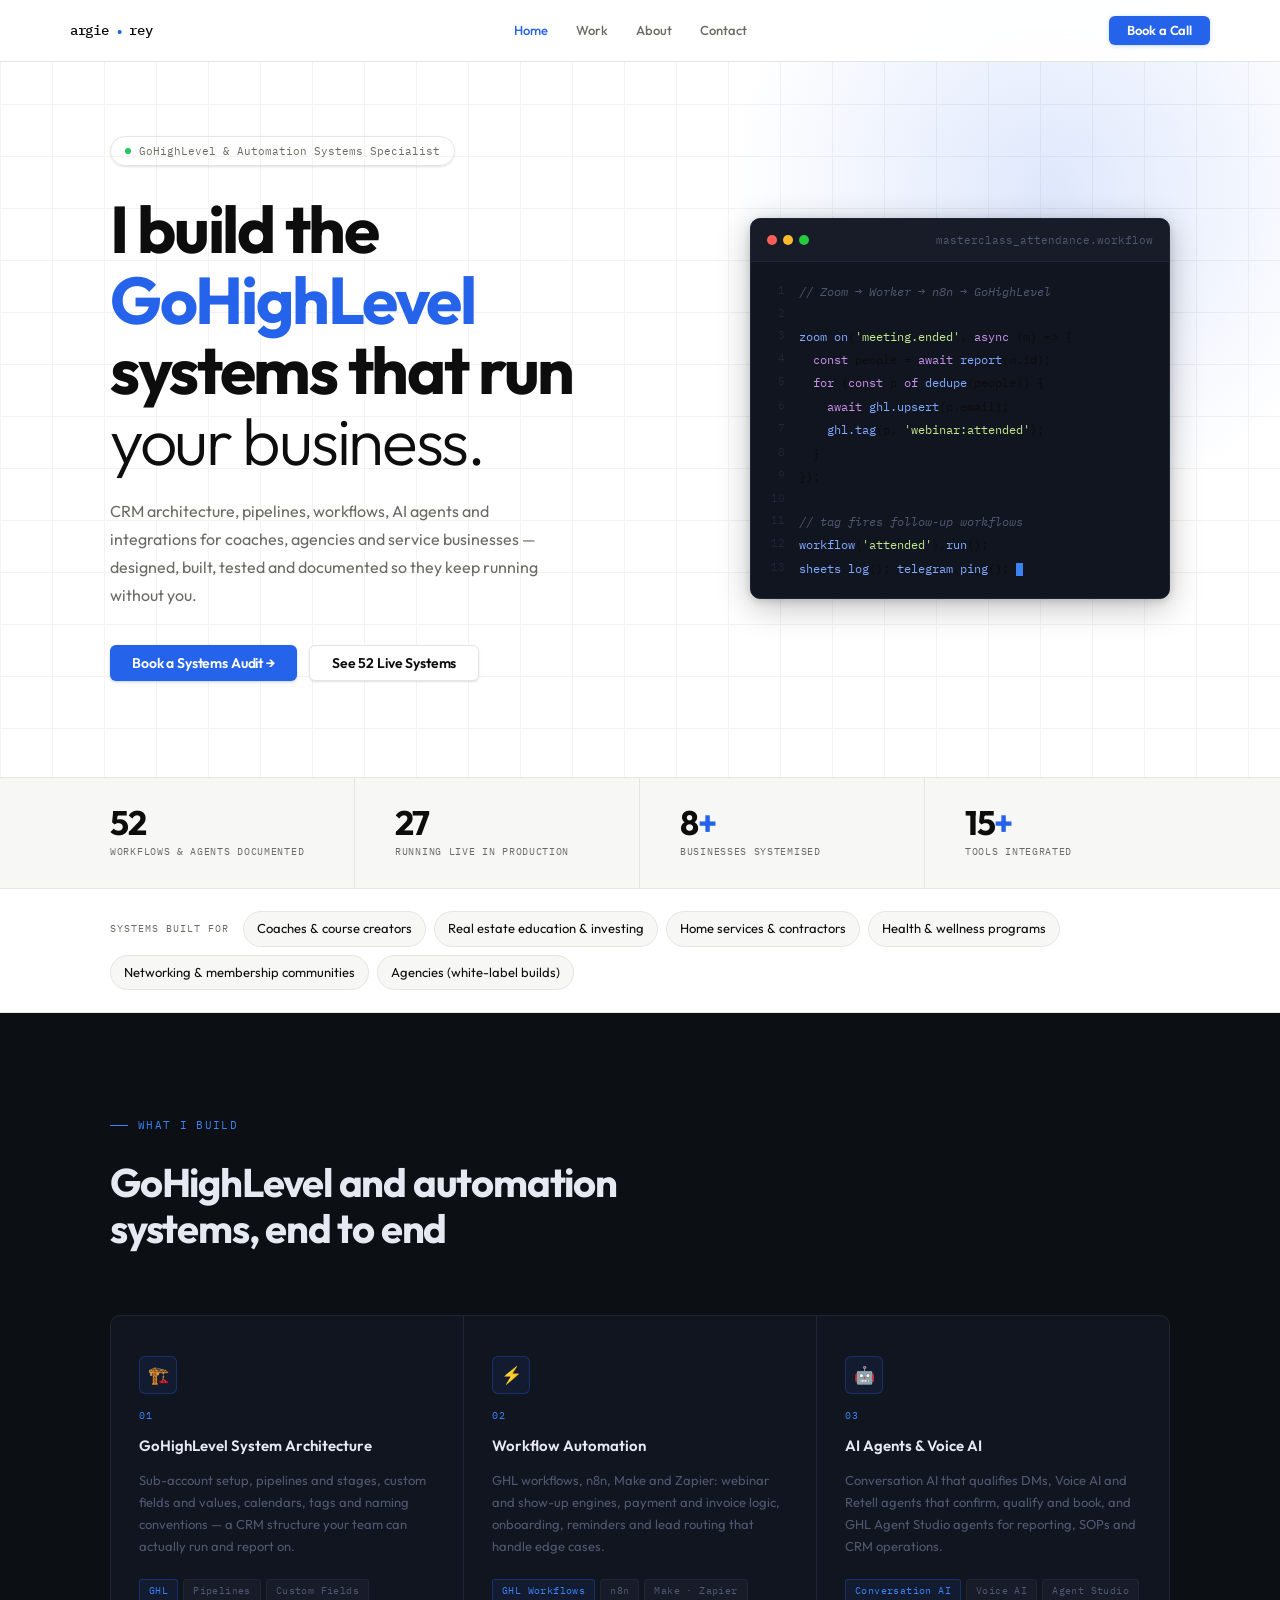
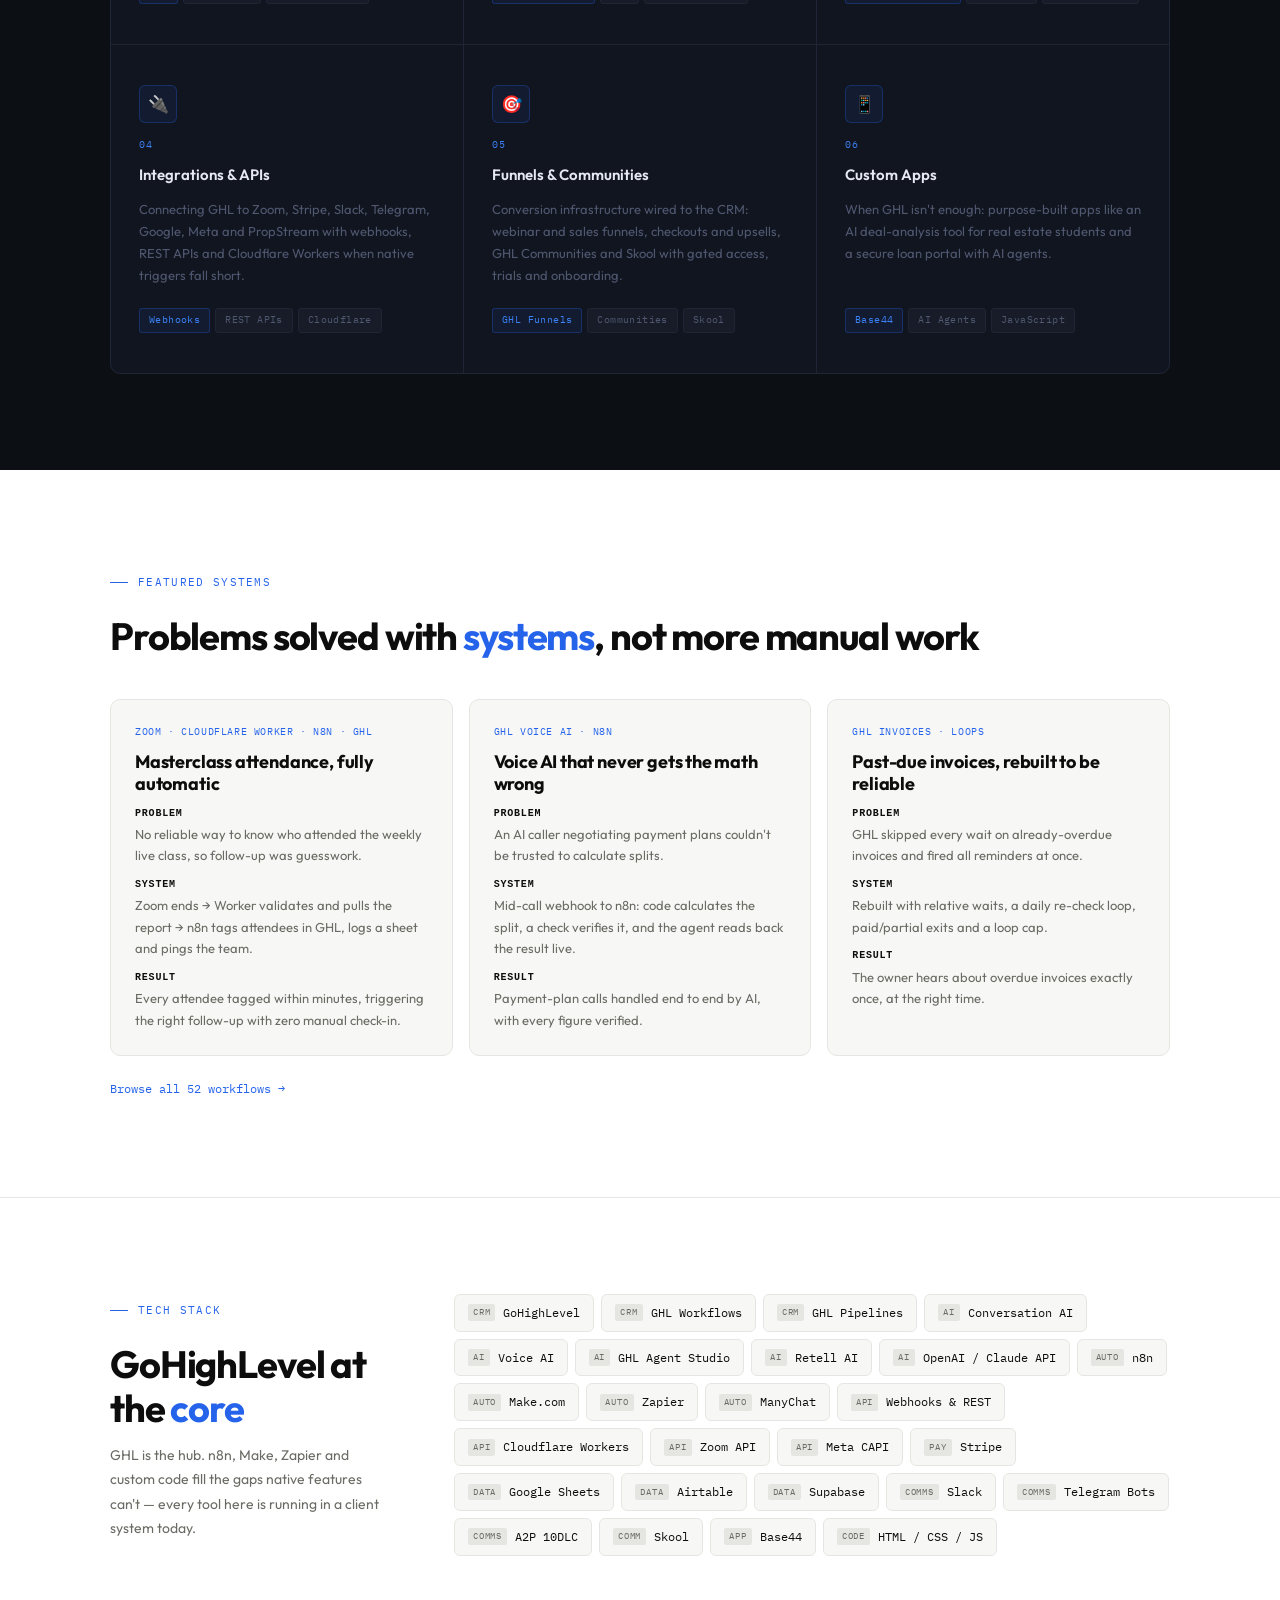
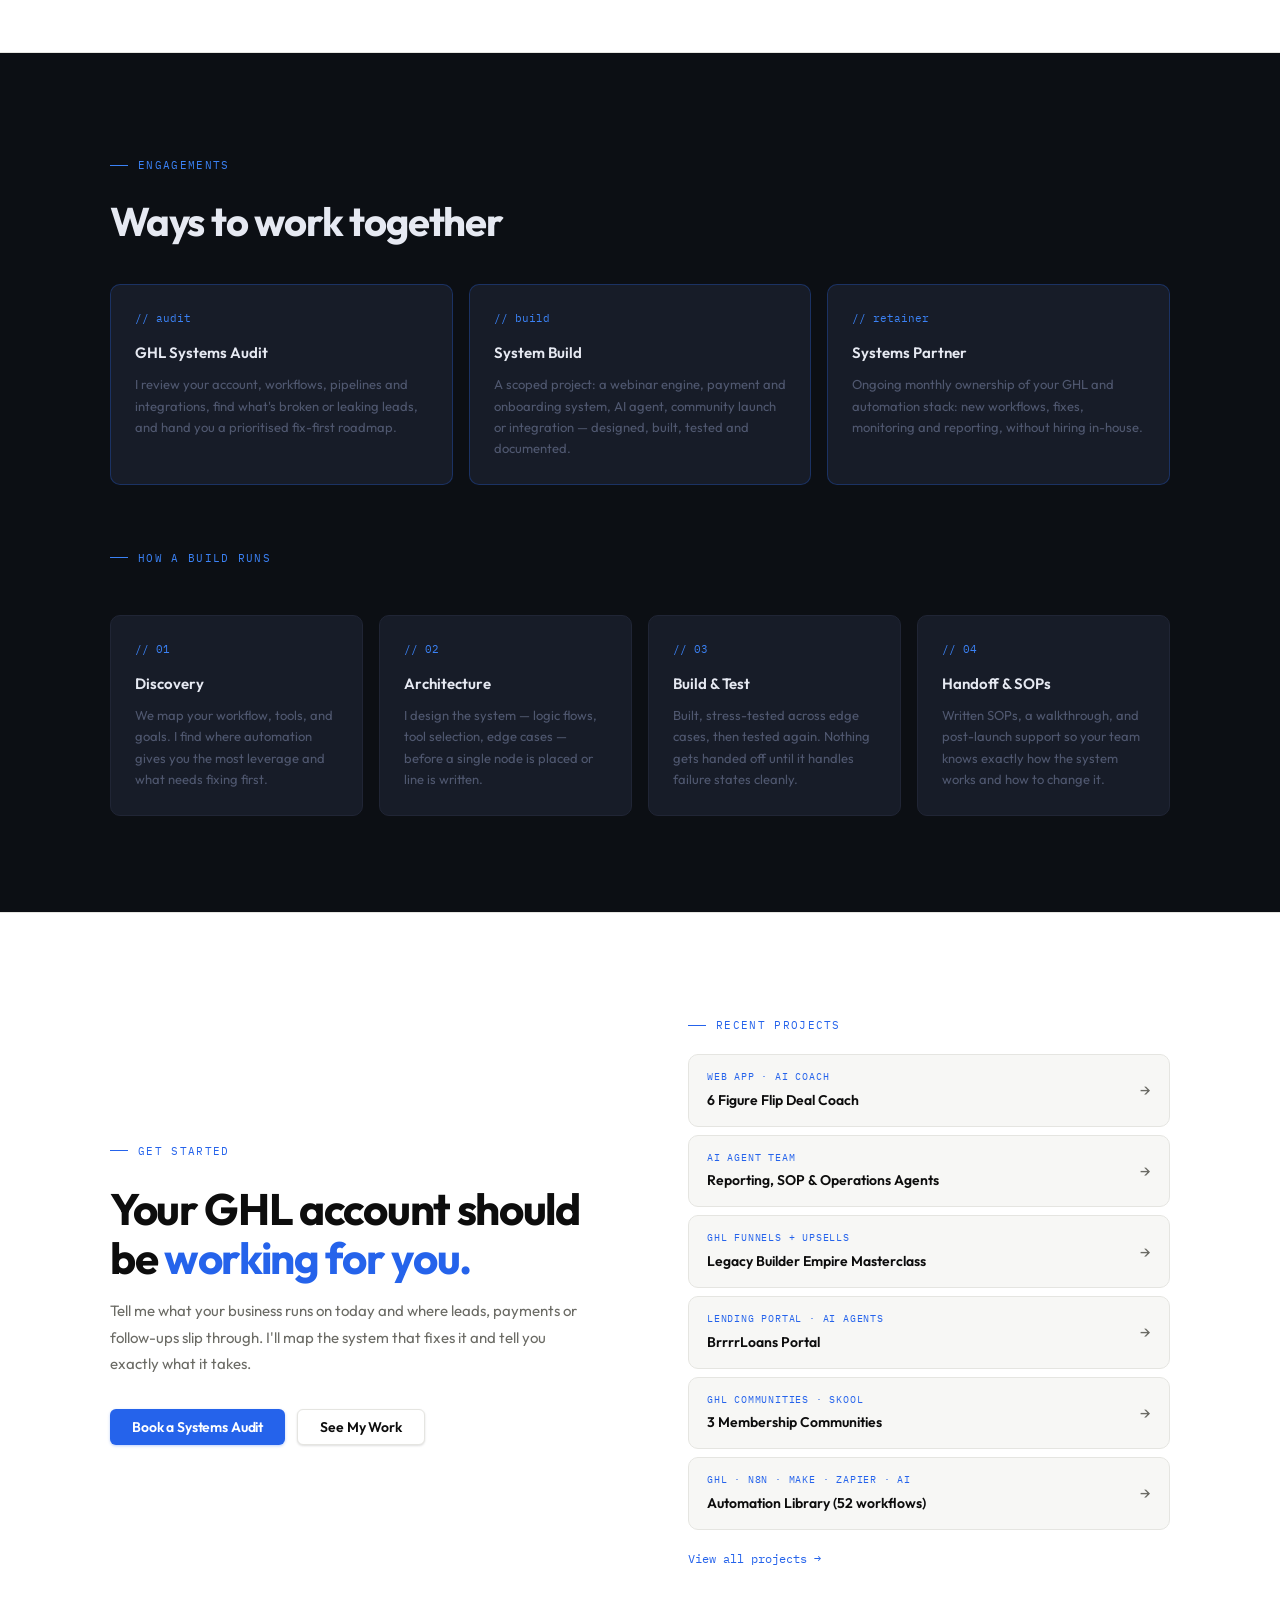
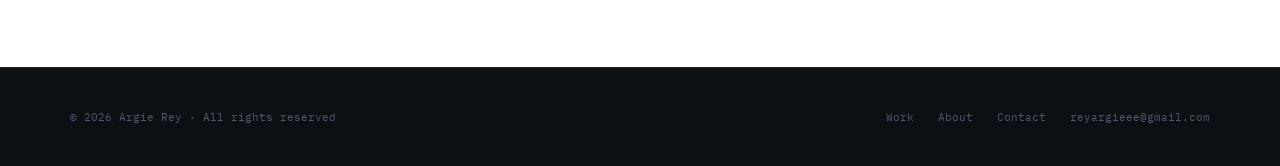
==== commit 221399b4: "Reposition portfolio as GoHighLevel & Automation Systems Specialist - Homepage: specialist hero, rea" ====
--- a/index.html
+++ b/index.html
@@ -3,7 +3,8 @@
 <head>
   <meta charset="UTF-8"/>
   <meta name="viewport" content="width=device-width, initial-scale=1.0"/>
-  <title>Argie Rey — Automation & Systems Specialist</title>
+  <title>Argie Rey — GoHighLevel & Automation Systems Specialist</title>
+  <meta name="description" content="GoHighLevel and automation systems specialist. I design and build CRM pipelines, GHL workflows, n8n and Make automations, AI agents and integrations for coaches, agencies and service businesses."/>
   <link rel="stylesheet" href="css/style.css"/>
   <style>
     .hero-section {
@@ -113,7 +114,22 @@
     .ri-arrow { color: var(--light-muted); font-size: 16px; transition: color 0.15s, transform 0.15s; flex-shrink: 0; }
     .recent-item:hover .ri-arrow { color: var(--blue); transform: translateX(3px); }
 
+    .who-section { background:var(--white); border-bottom:1px solid var(--light-rule); }
+    .who-inner { display:flex; flex-wrap:wrap; gap:8px; align-items:center; padding-top:22px; padding-bottom:22px; }
+    .who-lbl { font-family:var(--f-mono); font-size:10px; letter-spacing:.1em; text-transform:uppercase; color:var(--light-muted); margin-right:6px; }
+    .who-chip { font-size:13px; color:var(--light-text); background:var(--off-white); border:1px solid var(--light-rule); border-radius:99px; padding:6px 13px; }
+    .cases-section { background:var(--white); padding:var(--s6) 0; border-bottom:1px solid var(--light-rule); }
+    .cases-grid { display:grid; grid-template-columns:repeat(3,minmax(0,1fr)); gap:16px; margin-top:var(--s4); }
+    .case { display:flex; flex-direction:column; gap:10px; padding:24px; background:var(--off-white); border:1px solid var(--light-rule); border-radius:var(--radius-lg); text-decoration:none; color:inherit; transition:border-color .2s, box-shadow .2s, transform .2s; }
+    .case:hover { border-color:var(--blue); box-shadow:var(--shadow-blue); transform:translateY(-2px); }
+    .case-tag { font-family:var(--f-mono); font-size:10px; color:var(--blue); letter-spacing:.06em; text-transform:uppercase; }
+    .case-title { font-size:18px; font-weight:700; color:var(--light-text); line-height:1.25; letter-spacing:-0.01em; }
+    .case-row { font-size:13px; color:var(--light-muted); line-height:1.65; }
+    .case-row b { display:block; font-family:var(--f-mono); font-size:10px; letter-spacing:.08em; text-transform:uppercase; color:var(--light-text); margin-bottom:2px; }
+    .offer-grid { display:grid; grid-template-columns:repeat(3,minmax(0,1fr)); gap:16px; margin-top:var(--s4); }
+    .offer { background:var(--dark-surface); border:1px solid var(--blue-border); border-radius:var(--radius-lg); padding:24px; }
     @media (max-width: 960px) {
+      .cases-grid, .offer-grid { grid-template-columns:1fr; }
       .hero-inner { grid-template-columns: 1fr; }
       .code-card { display: none; }
       .stats-inner { grid-template-columns: repeat(2,1fr); }
@@ -135,7 +151,7 @@
       <li><a href="about/index.html">About</a></li>
       <li><a href="contact/index.html">Contact</a></li>
     </ul>
-    <a href="contact/index.html" class="btn btn-nav">Hire Me</a>
+    <a href="contact/index.html" class="btn btn-nav">Book a Call</a>
   </div>
 </nav>
 <main>
@@ -143,34 +159,33 @@
     <div class="container">
       <div class="hero-inner">
         <div>
-          <div class="hero-kicker reveal d1"><span class="status-dot"></span>Available for projects · Philippines / Remote</div>
-          <h1 class="hero-h1 reveal d2">I build systems<br>that <span class="blue">automate</span><br>your <span class="thin">business.</span></h1>
-          <p class="hero-desc reveal d3">Sales funnels, n8n and GHL automations, AI agents, and custom apps — built for online businesses that are done doing things manually.</p>
+          <div class="hero-kicker reveal d1"><span class="status-dot"></span>GoHighLevel &amp; Automation Systems Specialist</div>
+          <h1 class="hero-h1 reveal d2">I build the <span class="blue">GoHighLevel</span><br>systems that run<br><span class="thin">your business.</span></h1>
+          <p class="hero-desc reveal d3">CRM architecture, pipelines, workflows, AI agents and integrations for coaches, agencies and service businesses — designed, built, tested and documented so they keep running without you.</p>
           <div class="hero-actions reveal d4">
-            <a href="work/index.html" class="btn btn-primary">View My Work →</a>
-            <a href="contact/index.html" class="btn btn-secondary">Start a Project</a>
+            <a href="contact/index.html" class="btn btn-primary">Book a Systems Audit →</a>
+            <a href="work/index.html#automation-library" class="btn btn-secondary">See 52 Live Systems</a>
           </div>
         </div>
         <div class="code-card reveal d3">
           <div class="cc-bar">
             <div class="cc-dots"><div class="cc-dot r"></div><div class="cc-dot y"></div><div class="cc-dot g"></div></div>
-            <span class="cc-filename">lbe_ai_system.n8n.js</span>
+            <span class="cc-filename">masterclass_attendance.workflow</span>
           </div>
           <div class="cc-body">
-            <div class="ln"><span class="lnum">1</span><span><span class="cm">// LBE: AI agents + access control</span></span></div>
+            <div class="ln"><span class="lnum">1</span><span><span class="cm">// Zoom → Worker → n8n → GoHighLevel</span></span></div>
             <div class="ln"><span class="lnum">2</span><span></span></div>
-            <div class="ln"><span class="lnum">3</span><span><span class="kw">const</span> <span class="fn">onNewLead</span> = <span class="kw">async</span> (msg) => {</span></div>
-            <div class="ln"><span class="lnum">4</span><span>&nbsp;&nbsp;<span class="kw">const</span> reply = <span class="kw">await</span> <span class="fn">conversationAI</span>(msg);</span></div>
-            <div class="ln"><span class="lnum">5</span><span>&nbsp;&nbsp;<span class="fn">sms.send</span>(reply); <span class="fn">ig.send</span>(reply);</span></div>
-            <div class="ln"><span class="lnum">6</span><span>};</span></div>
-            <div class="ln"><span class="lnum">7</span><span></span></div>
-            <div class="ln"><span class="lnum">8</span><span><span class="kw">const</span> <span class="fn">onInstallment</span> = <span class="kw">async</span> (c) => {</span></div>
-            <div class="ln"><span class="lnum">9</span><span>&nbsp;&nbsp;<span class="kw">await</span> <span class="fn">voiceAI.call</span>(c.phone);</span></div>
-            <div class="ln"><span class="lnum">10</span><span>&nbsp;&nbsp;<span class="fn">schedule</span>(c.dueDate, <span class="str">'reminder'</span>);</span></div>
-            <div class="ln"><span class="lnum">11</span><span>};</span></div>
-            <div class="ln"><span class="lnum">12</span><span></span></div>
-            <div class="ln"><span class="lnum">13</span><span><span class="fn">trigger</span>.<span class="fn">on</span>(<span class="str">'grace_period_end'</span>,</span></div>
-            <div class="ln"><span class="lnum">14</span><span>&nbsp;&nbsp;<span class="fn">revokeAccess</span>); <span class="cursor"></span></span></div>
+            <div class="ln"><span class="lnum">3</span><span><span class="fn">zoom</span>.<span class="fn">on</span>(<span class="str">'meeting.ended'</span>, <span class="kw">async</span> (m) => {</span></div>
+            <div class="ln"><span class="lnum">4</span><span>&nbsp;&nbsp;<span class="kw">const</span> people = <span class="kw">await</span> <span class="fn">report</span>(m.id);</span></div>
+            <div class="ln"><span class="lnum">5</span><span>&nbsp;&nbsp;<span class="kw">for</span> (<span class="kw">const</span> p <span class="kw">of</span> <span class="fn">dedupe</span>(people)) {</span></div>
+            <div class="ln"><span class="lnum">6</span><span>&nbsp;&nbsp;&nbsp;&nbsp;<span class="kw">await</span> <span class="fn">ghl.upsert</span>(p.email);</span></div>
+            <div class="ln"><span class="lnum">7</span><span>&nbsp;&nbsp;&nbsp;&nbsp;<span class="fn">ghl.tag</span>(p, <span class="str">'webinar:attended'</span>);</span></div>
+            <div class="ln"><span class="lnum">8</span><span>&nbsp;&nbsp;}</span></div>
+            <div class="ln"><span class="lnum">9</span><span>});</span></div>
+            <div class="ln"><span class="lnum">10</span><span></span></div>
+            <div class="ln"><span class="lnum">11</span><span><span class="cm">// tag fires follow-up workflows</span></span></div>
+            <div class="ln"><span class="lnum">12</span><span><span class="fn">workflow</span>(<span class="str">'attended'</span>).<span class="fn">run</span>();</span></div>
+            <div class="ln"><span class="lnum">13</span><span><span class="fn">sheets</span>.<span class="fn">log</span>(); <span class="fn">telegram</span>.<span class="fn">ping</span>(); <span class="cursor"></span></span></div>
           </div>
         </div>
       </div>
@@ -179,25 +194,69 @@
 
   <div class="stats-bar">
     <div class="stats-inner">
-      <div class="stat"><div class="stat-num">3<span>+</span></div><div class="stat-label">Years experience</div></div>
-      <div class="stat"><div class="stat-num">10<span>+</span></div><div class="stat-label">Clients served</div></div>
-      <div class="stat"><div class="stat-num">50<span>+</span></div><div class="stat-label">Workflows built</div></div>
-      <div class="stat"><div class="stat-num">100<span>%</span></div><div class="stat-label">Remote-ready</div></div>
+      <div class="stat"><div class="stat-num">52</div><div class="stat-label">Workflows &amp; agents documented</div></div>
+      <div class="stat"><div class="stat-num">27</div><div class="stat-label">Running live in production</div></div>
+      <div class="stat"><div class="stat-num">8<span>+</span></div><div class="stat-label">Businesses systemised</div></div>
+      <div class="stat"><div class="stat-num">15<span>+</span></div><div class="stat-label">Tools integrated</div></div>
     </div>
   </div>
 
+  <section class="who-section">
+    <div class="container who-inner">
+      <span class="who-lbl">Systems built for</span>
+      <span class="who-chip">Coaches &amp; course creators</span>
+      <span class="who-chip">Real estate education &amp; investing</span>
+      <span class="who-chip">Home services &amp; contractors</span>
+      <span class="who-chip">Health &amp; wellness programs</span>
+      <span class="who-chip">Networking &amp; membership communities</span>
+      <span class="who-chip">Agencies (white-label builds)</span>
+    </div>
+  </section>
+
   <section class="services-section dark-section">
     <div class="container">
       <div class="eyebrow">What I Build</div>
-      <h2 style="font-size:clamp(24px,3.2vw,40px);font-weight:700;letter-spacing:-0.03em;color:var(--dark-text);max-width:420px;line-height:1.15;">Systems that work while you sleep</h2>
+      <h2 style="font-size:clamp(24px,3.2vw,40px);font-weight:700;letter-spacing:-0.03em;color:var(--dark-text);max-width:560px;line-height:1.15;">GoHighLevel and automation systems, end to end</h2>
       <div class="services-grid">
-        <div class="svc"><div class="svc-icon">⚡</div><span class="svc-num">01</span><div class="svc-title">Workflow Automation</div><p class="svc-desc">End-to-end n8n and Make workflows that connect your tools, eliminate repetitive tasks, and trigger the right actions automatically — including payment-triggered contracts, access gating, lead scoring, and Telegram webinar reminders.</p><div class="svc-tags"><span class="tag tag-blue">n8n</span><span class="tag">Make</span><span class="tag">Zapier</span></div></div>
-        <div class="svc"><div class="svc-icon">🤖</div><span class="svc-num">02</span><div class="svc-title">AI Agents</div><p class="svc-desc">Conversation and Voice AI that nurture leads and call clients, plus behind-the-scenes agents for reporting, SOP answers, and CRM operations — built in GHL Agent Studio and Claude.</p><div class="svc-tags"><span class="tag tag-blue">Conversation AI</span><span class="tag">Voice AI</span><span class="tag">Agent Studio</span></div></div>
-        <div class="svc"><div class="svc-icon">🚀</div><span class="svc-num">03</span><div class="svc-title">Funnel Building</div><p class="svc-desc">Full sales funnels in GHL, Systeme.io, or custom HTML/CSS — from opt-in to checkout. Built for conversion with pixel-perfect design, responsive layouts, and post-purchase flows.</p><div class="svc-tags"><span class="tag tag-blue">GHL</span><span class="tag">Systeme.io</span><span class="tag">HTML/CSS</span></div></div>
-        <div class="svc"><div class="svc-icon">📱</div><span class="svc-num">04</span><div class="svc-title">Apps & Products</div><p class="svc-desc">Custom web apps your customers actually use — like a real estate deal analyzer with an AI coach, and a digital wedding invitation platform with 50 animated templates and RSVP.</p><div class="svc-tags"><span class="tag tag-blue">Base44</span><span class="tag">JavaScript</span><span class="tag">Supabase</span></div></div>
-        <div class="svc"><div class="svc-icon">📧</div><span class="svc-num">05</span><div class="svc-title">Email & CRM Systems</div><p class="svc-desc">Automated onboarding sequences, behavioral segmentation, and monthly personal reminder campaigns. Including numerology-based monthly client notifications updated by formula.</p><div class="svc-tags"><span class="tag tag-blue">ActiveCampaign</span><span class="tag">GHL</span><span class="tag">Make</span></div></div>
-        <div class="svc"><div class="svc-icon">🌐</div><span class="svc-num">06</span><div class="svc-title">Websites & Community</div><p class="svc-desc">Squarespace and WordPress sites, Skool community builds and module management, blog posts, course pricing and bundles, Google Business, and social media management across FB, IG, X, and LinkedIn.</p><div class="svc-tags"><span class="tag tag-blue">WordPress</span><span class="tag">Squarespace</span><span class="tag">Skool</span></div></div>
-      </div>
+        <div class="svc"><div class="svc-icon">🏗️</div><span class="svc-num">01</span><div class="svc-title">GoHighLevel System Architecture</div><p class="svc-desc">Sub-account setup, pipelines and stages, custom fields and values, calendars, tags and naming conventions — a CRM structure your team can actually run and report on.</p><div class="svc-tags"><span class="tag tag-blue">GHL</span><span class="tag">Pipelines</span><span class="tag">Custom Fields</span></div></div>
+        <div class="svc"><div class="svc-icon">⚡</div><span class="svc-num">02</span><div class="svc-title">Workflow Automation</div><p class="svc-desc">GHL workflows, n8n, Make and Zapier: webinar and show-up engines, payment and invoice logic, onboarding, reminders and lead routing that handle edge cases.</p><div class="svc-tags"><span class="tag tag-blue">GHL Workflows</span><span class="tag">n8n</span><span class="tag">Make · Zapier</span></div></div>
+        <div class="svc"><div class="svc-icon">🤖</div><span class="svc-num">03</span><div class="svc-title">AI Agents &amp; Voice AI</div><p class="svc-desc">Conversation AI that qualifies DMs, Voice AI and Retell agents that confirm, qualify and book, and GHL Agent Studio agents for reporting, SOPs and CRM operations.</p><div class="svc-tags"><span class="tag tag-blue">Conversation AI</span><span class="tag">Voice AI</span><span class="tag">Agent Studio</span></div></div>
+        <div class="svc"><div class="svc-icon">🔌</div><span class="svc-num">04</span><div class="svc-title">Integrations &amp; APIs</div><p class="svc-desc">Connecting GHL to Zoom, Stripe, Slack, Telegram, Google, Meta and PropStream with webhooks, REST APIs and Cloudflare Workers when native triggers fall short.</p><div class="svc-tags"><span class="tag tag-blue">Webhooks</span><span class="tag">REST APIs</span><span class="tag">Cloudflare</span></div></div>
+        <div class="svc"><div class="svc-icon">🎯</div><span class="svc-num">05</span><div class="svc-title">Funnels &amp; Communities</div><p class="svc-desc">Conversion infrastructure wired to the CRM: webinar and sales funnels, checkouts and upsells, GHL Communities and Skool with gated access, trials and onboarding.</p><div class="svc-tags"><span class="tag tag-blue">GHL Funnels</span><span class="tag">Communities</span><span class="tag">Skool</span></div></div>
+        <div class="svc"><div class="svc-icon">📱</div><span class="svc-num">06</span><div class="svc-title">Custom Apps</div><p class="svc-desc">When GHL isn't enough: purpose-built apps like an AI deal-analysis tool for real estate students and a secure loan portal with AI agents.</p><div class="svc-tags"><span class="tag tag-blue">Base44</span><span class="tag">AI Agents</span><span class="tag">JavaScript</span></div></div>
+        
+      </div>
+    </div>
+  </section>
+
+  <section class="cases-section">
+    <div class="container">
+      <div class="eyebrow">Featured Systems</div>
+      <h2 class="tools-h2">Problems solved with <span class="blue">systems</span>, not more manual work</h2>
+      <div class="cases-grid">
+        <a class="case reveal" href="work/index.html#automation-library">
+          <span class="case-tag">Zoom · Cloudflare Worker · n8n · GHL</span>
+          <h3 class="case-title">Masterclass attendance, fully automatic</h3>
+          <p class="case-row"><b>Problem</b>No reliable way to know who attended the weekly live class, so follow-up was guesswork.</p>
+          <p class="case-row"><b>System</b>Zoom ends → Worker validates and pulls the report → n8n tags attendees in GHL, logs a sheet and pings the team.</p>
+          <p class="case-row"><b>Result</b>Every attendee tagged within minutes, triggering the right follow-up with zero manual check-in.</p>
+        </a>
+        <a class="case reveal" href="work/index.html#automation-library">
+          <span class="case-tag">GHL Voice AI · n8n</span>
+          <h3 class="case-title">Voice AI that never gets the math wrong</h3>
+          <p class="case-row"><b>Problem</b>An AI caller negotiating payment plans couldn't be trusted to calculate splits.</p>
+          <p class="case-row"><b>System</b>Mid-call webhook to n8n: code calculates the split, a check verifies it, and the agent reads back the result live.</p>
+          <p class="case-row"><b>Result</b>Payment-plan calls handled end to end by AI, with every figure verified.</p>
+        </a>
+        <a class="case reveal" href="work/index.html#automation-library">
+          <span class="case-tag">GHL Invoices · Loops</span>
+          <h3 class="case-title">Past-due invoices, rebuilt to be reliable</h3>
+          <p class="case-row"><b>Problem</b>GHL skipped every wait on already-overdue invoices and fired all reminders at once.</p>
+          <p class="case-row"><b>System</b>Rebuilt with relative waits, a daily re-check loop, paid/partial exits and a loop cap.</p>
+          <p class="case-row"><b>Result</b>The owner hears about overdue invoices exactly once, at the right time.</p>
+        </a>
+      </div>
+      <div style="margin-top:20px;"><a href="work/index.html#automation-library" style="font-family:var(--f-mono);font-size:12px;color:var(--blue);">Browse all 52 workflows →</a></div>
     </div>
   </section>
 
@@ -206,35 +265,36 @@
       <div class="tools-layout">
         <div>
           <div class="eyebrow">Tech Stack</div>
-          <h2 class="tools-h2">Tools I use <span class="blue">daily</span></h2>
-          <p class="tools-desc">A focused stack I've gone deep on across real client projects — not a list collected from tutorials.</p>
+          <h2 class="tools-h2">GoHighLevel at the <span class="blue">core</span></h2>
+          <p class="tools-desc">GHL is the hub. n8n, Make, Zapier and custom code fill the gaps native features can't — every tool here is running in a client system today.</p>
         </div>
         <div class="tools-grid">
-          <div class="tool-chip reveal"><span class="tool-cat">Auto</span>n8n</div>
-          <div class="tool-chip reveal"><span class="tool-cat">Auto</span>Make (Integromat)</div>
-          <div class="tool-chip reveal"><span class="tool-cat">Auto</span>Zapier</div>
+          <div class="tool-chip reveal"><span class="tool-cat">CRM</span>GoHighLevel</div>
+          <div class="tool-chip reveal"><span class="tool-cat">CRM</span>GHL Workflows</div>
+          <div class="tool-chip reveal"><span class="tool-cat">CRM</span>GHL Pipelines</div>
           <div class="tool-chip reveal"><span class="tool-cat">AI</span>Conversation AI</div>
           <div class="tool-chip reveal"><span class="tool-cat">AI</span>Voice AI</div>
-          <div class="tool-chip reveal"><span class="tool-cat">AI</span>OpenAI API</div>
-          <div class="tool-chip reveal"><span class="tool-cat">AI</span>Claude API</div>
           <div class="tool-chip reveal"><span class="tool-cat">AI</span>GHL Agent Studio</div>
-          <div class="tool-chip reveal"><span class="tool-cat">AI</span>Claude Code</div>
-          <div class="tool-chip reveal"><span class="tool-cat">CRM</span>GoHighLevel</div>
-          <div class="tool-chip reveal"><span class="tool-cat">Funnel</span>Systeme.io</div>
-          <div class="tool-chip reveal"><span class="tool-cat">Code</span>HTML / CSS</div>
-          <div class="tool-chip reveal"><span class="tool-cat">Code</span>JavaScript</div>
+          <div class="tool-chip reveal"><span class="tool-cat">AI</span>Retell AI</div>
+          <div class="tool-chip reveal"><span class="tool-cat">AI</span>OpenAI / Claude API</div>
+          <div class="tool-chip reveal"><span class="tool-cat">Auto</span>n8n</div>
+          <div class="tool-chip reveal"><span class="tool-cat">Auto</span>Make.com</div>
+          <div class="tool-chip reveal"><span class="tool-cat">Auto</span>Zapier</div>
+          <div class="tool-chip reveal"><span class="tool-cat">Auto</span>ManyChat</div>
+          <div class="tool-chip reveal"><span class="tool-cat">API</span>Webhooks &amp; REST</div>
+          <div class="tool-chip reveal"><span class="tool-cat">API</span>Cloudflare Workers</div>
+          <div class="tool-chip reveal"><span class="tool-cat">API</span>Zoom API</div>
+          <div class="tool-chip reveal"><span class="tool-cat">API</span>Meta CAPI</div>
+          <div class="tool-chip reveal"><span class="tool-cat">Pay</span>Stripe</div>
+          <div class="tool-chip reveal"><span class="tool-cat">Data</span>Google Sheets</div>
+          <div class="tool-chip reveal"><span class="tool-cat">Data</span>Airtable</div>
+          <div class="tool-chip reveal"><span class="tool-cat">Data</span>Supabase</div>
+          <div class="tool-chip reveal"><span class="tool-cat">Comms</span>Slack</div>
+          <div class="tool-chip reveal"><span class="tool-cat">Comms</span>Telegram Bots</div>
+          <div class="tool-chip reveal"><span class="tool-cat">Comms</span>A2P 10DLC</div>
+          <div class="tool-chip reveal"><span class="tool-cat">Comm</span>Skool</div>
           <div class="tool-chip reveal"><span class="tool-cat">App</span>Base44</div>
-          <div class="tool-chip reveal"><span class="tool-cat">Data</span>Supabase</div>
-          <div class="tool-chip reveal"><span class="tool-cat">Web</span>Cloudflare Pages</div>
-          <div class="tool-chip reveal"><span class="tool-cat">Data</span>Airtable</div>
-          <div class="tool-chip reveal"><span class="tool-cat">Data</span>Google Sheets</div>
-          <div class="tool-chip reveal"><span class="tool-cat">Comms</span>Telegram Bots</div>
-          <div class="tool-chip reveal"><span class="tool-cat">Email</span>ActiveCampaign</div>
-          <div class="tool-chip reveal"><span class="tool-cat">Web</span>Squarespace</div>
-          <div class="tool-chip reveal"><span class="tool-cat">Web</span>WordPress</div>
-          <div class="tool-chip reveal"><span class="tool-cat">Ads</span>Meta Ads</div>
-          <div class="tool-chip reveal"><span class="tool-cat">Ads</span>Meta CAPI</div>
-          <div class="tool-chip reveal"><span class="tool-cat">Social</span>LinkedIn</div>
+          <div class="tool-chip reveal"><span class="tool-cat">Code</span>HTML / CSS / JS</div>
         </div>
       </div>
     </div>
@@ -242,13 +302,19 @@
 
   <section class="process-section dark-section">
     <div class="container">
-      <div class="eyebrow">How I Work</div>
-      <h2 style="font-size:clamp(24px,3.2vw,40px);font-weight:700;letter-spacing:-0.03em;color:var(--dark-text);line-height:1.15;">From brief to running system</h2>
-      <div class="process-grid">
+      <div class="eyebrow">Engagements</div>
+      <h2 style="font-size:clamp(24px,3.2vw,40px);font-weight:700;letter-spacing:-0.03em;color:var(--dark-text);line-height:1.15;">Ways to work together</h2>
+      <div class="offer-grid">
+        <div class="offer"><span class="ps-num">// audit</span><div class="ps-title">GHL Systems Audit</div><p class="ps-desc">I review your account, workflows, pipelines and integrations, find what's broken or leaking leads, and hand you a prioritised fix-first roadmap.</p></div>
+        <div class="offer"><span class="ps-num">// build</span><div class="ps-title">System Build</div><p class="ps-desc">A scoped project: a webinar engine, payment and onboarding system, AI agent, community launch or integration — designed, built, tested and documented.</p></div>
+        <div class="offer"><span class="ps-num">// retainer</span><div class="ps-title">Systems Partner</div><p class="ps-desc">Ongoing monthly ownership of your GHL and automation stack: new workflows, fixes, monitoring and reporting, without hiring in-house.</p></div>
+      </div>
+      <div class="eyebrow" style="margin-top:var(--s5);">How a build runs</div>
+      <div class="process-grid" style="margin-top:var(--s3);">
         <div class="ps"><span class="ps-num">// 01</span><div class="ps-title">Discovery</div><p class="ps-desc">We map your workflow, tools, and goals. I find where automation gives you the most leverage and what needs fixing first.</p></div>
         <div class="ps"><span class="ps-num">// 02</span><div class="ps-title">Architecture</div><p class="ps-desc">I design the system — logic flows, tool selection, edge cases — before a single node is placed or line is written.</p></div>
         <div class="ps"><span class="ps-num">// 03</span><div class="ps-title">Build & Test</div><p class="ps-desc">Built, stress-tested across edge cases, then tested again. Nothing gets handed off until it handles failure states cleanly.</p></div>
-        <div class="ps"><span class="ps-num">// 04</span><div class="ps-title">Handoff</div><p class="ps-desc">Full documentation, walkthrough session, and post-launch support so you always know exactly how your system works.</p></div>
+        <div class="ps"><span class="ps-num">// 04</span><div class="ps-title">Handoff &amp; SOPs</div><p class="ps-desc">Written SOPs, a walkthrough, and post-launch support so your team knows exactly how the system works and how to change it.</p></div>
       </div>
     </div>
   </section>
@@ -258,10 +324,10 @@
       <div class="cta-grid">
         <div>
           <div class="eyebrow">Get Started</div>
-          <h2 class="cta-h2">Ready to stop<br>doing it <span class="blue">manually?</span></h2>
-          <p class="cta-p">Tell me what's slowing you down. I'll scope a solution and tell you exactly what it takes to fix it.</p>
+          <h2 class="cta-h2">Your GHL account should<br>be <span class="blue">working for you.</span></h2>
+          <p class="cta-p">Tell me what your business runs on today and where leads, payments or follow-ups slip through. I'll map the system that fixes it and tell you exactly what it takes.</p>
           <div style="display:flex;gap:12px;flex-wrap:wrap;">
-            <a href="contact/index.html" class="btn btn-primary">Start a Project</a>
+            <a href="contact/index.html" class="btn btn-primary">Book a Systems Audit</a>
             <a href="work/index.html" class="btn btn-secondary">See My Work</a>
           </div>
         </div>
@@ -271,9 +337,10 @@
             <a href="work/index.html#apps" class="recent-item reveal"><div class="ri-left"><span class="ri-type">Web App · AI Coach</span><span class="ri-title">6 Figure Flip Deal Coach</span></div><span class="ri-arrow">→</span></a>
             <a href="work/index.html#agents" class="recent-item reveal"><div class="ri-left"><span class="ri-type">AI Agent Team</span><span class="ri-title">Reporting, SOP &amp; Operations Agents</span></div><span class="ri-arrow">→</span></a>
             <a href="work/index.html#funnels" class="recent-item reveal"><div class="ri-left"><span class="ri-type">GHL Funnels + Upsells</span><span class="ri-title">Legacy Builder Empire Masterclass</span></div><span class="ri-arrow">→</span></a>
-            <a href="work/index.html#apps" class="recent-item reveal"><div class="ri-left"><span class="ri-type">Web App · Own Business</span><span class="ri-title">Vowtique Wedding Invitations</span></div><span class="ri-arrow">→</span></a>
+            <a href="work/index.html#apps" class="recent-item reveal"><div class="ri-left"><span class="ri-type">Lending Portal · AI Agents</span><span class="ri-title">BrrrrLoans Portal</span></div><span class="ri-arrow">→</span></a>
+            <a href="work/index.html#communities" class="recent-item reveal"><div class="ri-left"><span class="ri-type">GHL Communities · Skool</span><span class="ri-title">3 Membership Communities</span></div><span class="ri-arrow">→</span></a>
             <a href="work/index.html#automation-library" class="recent-item reveal"><div class="ri-left"><span class="ri-type">GHL · n8n · Make · Zapier · AI</span><span class="ri-title">Automation Library (52 workflows)</span></div><span class="ri-arrow">→</span></a>
-            <a href="work/index.html#funnels" class="recent-item reveal"><div class="ri-left"><span class="ri-type">Custom HTML/CSS Gamified Funnel</span><span class="ri-title">Reboot Player One</span></div><span class="ri-arrow">→</span></a>
+            
           </div>
           <div style="margin-top:16px;"><a href="work/index.html" style="font-family:var(--f-mono);font-size:12px;color:var(--blue);">View all projects →</a></div>
         </div>
